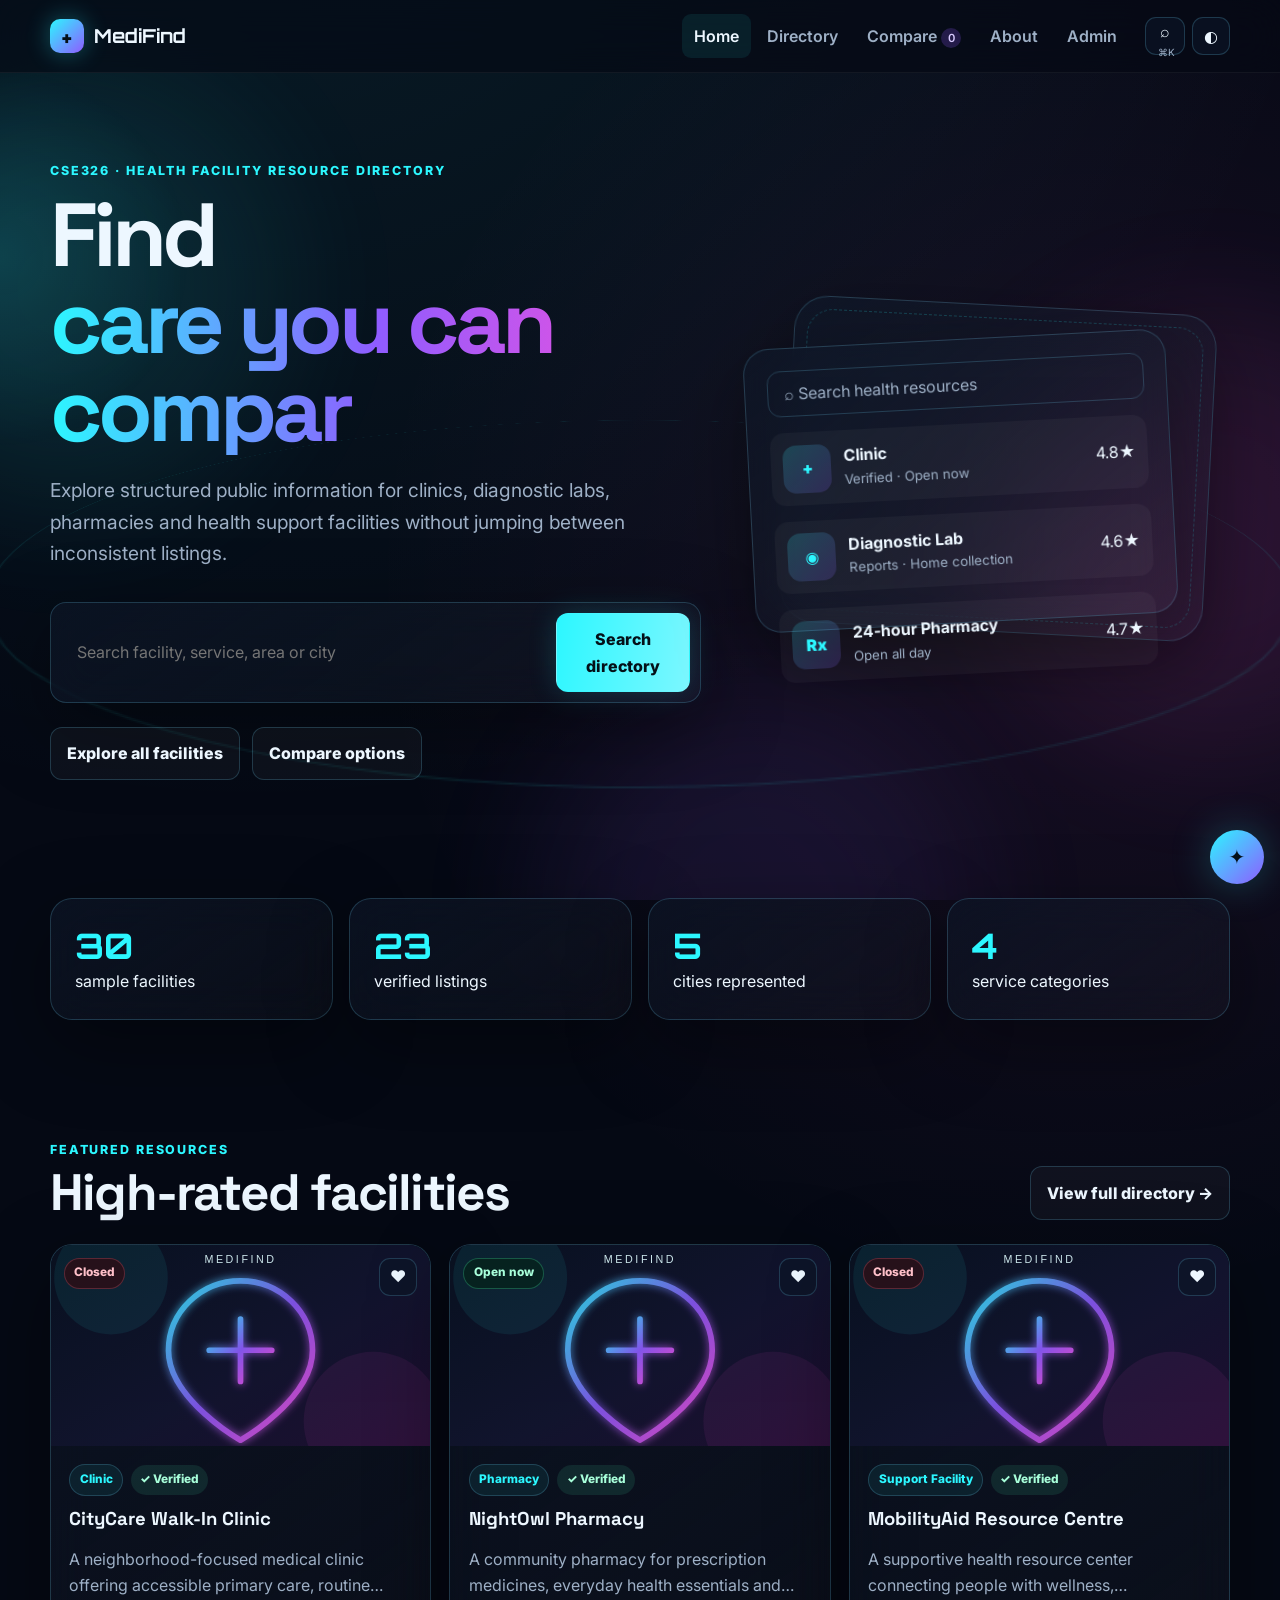
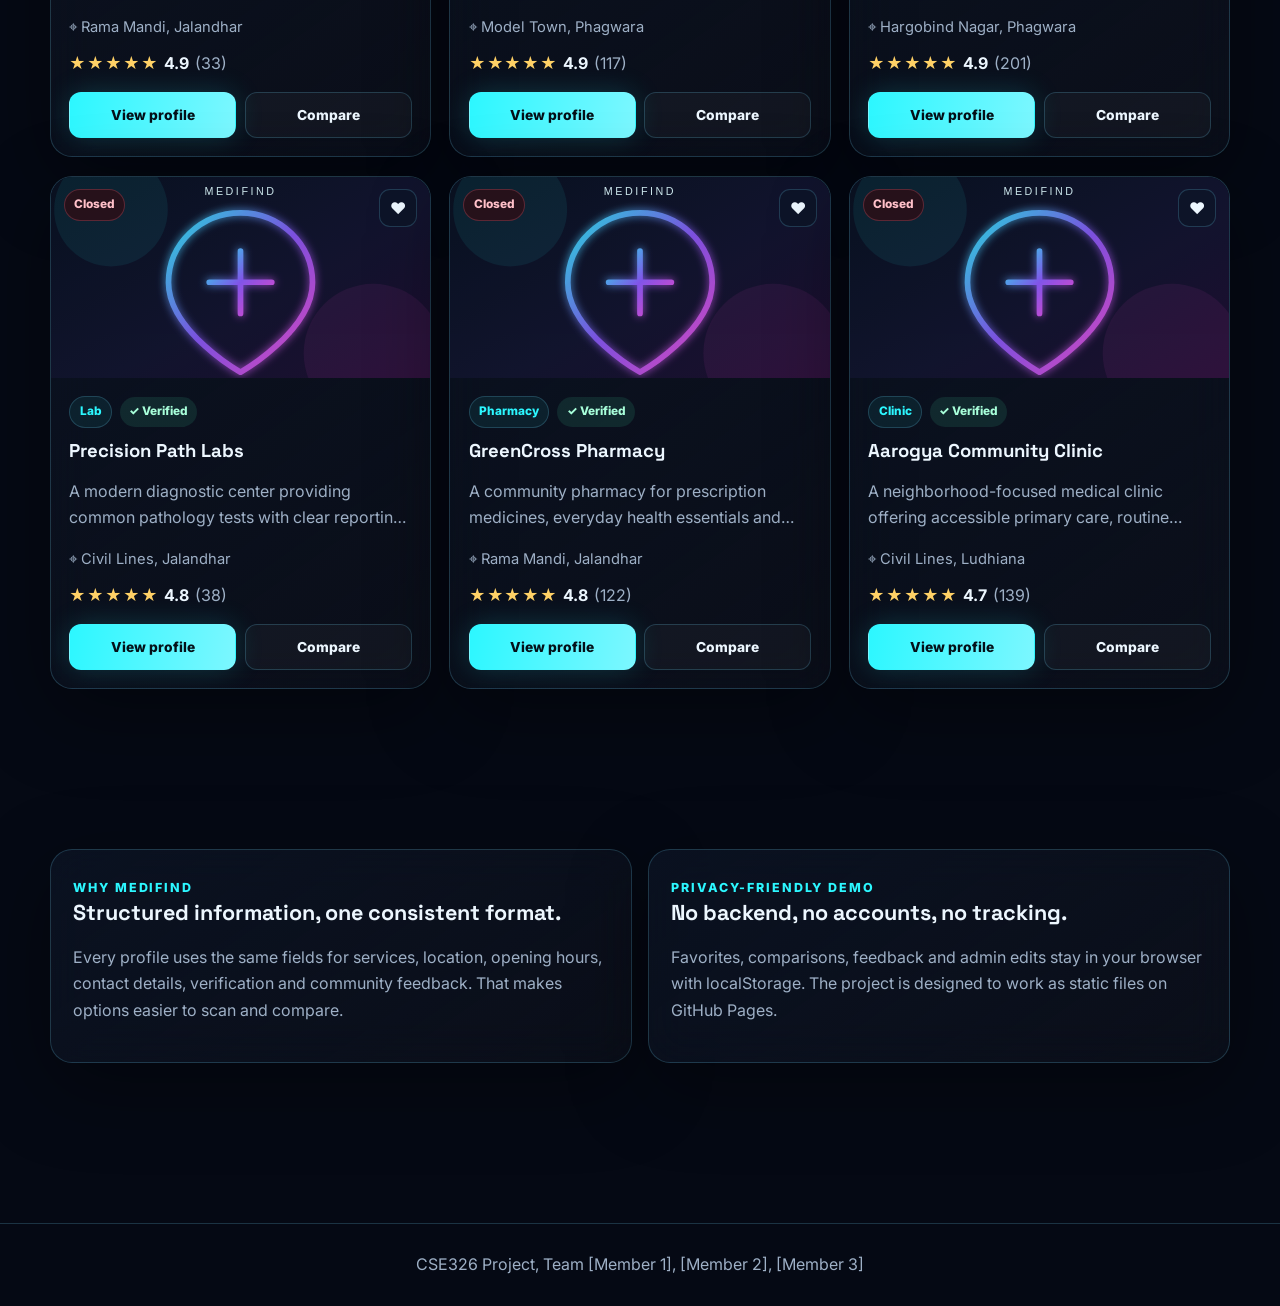
==== index.html @ 6adc8c5f "Add files via upload done" ====
<!DOCTYPE html>
<html lang="en" data-base=".">
<head>

  <meta charset="UTF-8">
  <meta name="viewport" content="width=device-width, initial-scale=1.0">
  <meta name="description" content="MediFind is a CSE326 health facility resource directory for comparing clinics, labs, pharmacies and support facilities.">
  <meta name="theme-color" content="#050914">

  <title>MediFind · Health Facility Resource Directory</title>
  <link rel="stylesheet" href="css/style.css">
</head>
<body>
  <header class="site-header" data-site-header></header>
  <main class="main" id="main">
    <section class="hero">
      <div class="hero-cursor-glow" aria-hidden="true"></div>
      <div class="container hero-grid">
        <div class="hero-copy reveal">
          <span class="kicker">CSE326 · Health Facility Resource Directory</span>
          <h1>Find <span class="gradient-text typing-line" data-typing>care you can compare</span></h1>
          <p>Explore structured public information for clinics, diagnostic labs, pharmacies and health support facilities without jumping between inconsistent listings.</p>
          <form class="hero-search glass" data-hero-search role="search">
            <input type="search" aria-label="Search MediFind" placeholder="Search facility, service, area or city">
            <button class="btn btn-primary ripple" type="submit">Search directory</button>
          </form>
          <div class="hero-actions"><a class="btn btn-ghost ripple" href="pages/directory.html">Explore all facilities</a><a class="btn btn-ghost ripple" href="pages/compare.html">Compare options</a></div>
        </div>
        <div class="hero-visual reveal" aria-hidden="true">
          <div class="orbit-card glass"></div>
          <div class="mini-dashboard glass">
            <div class="mini-search">⌕ Search health resources</div>
            <div class="mini-row"><span class="mini-icon">+</span><span><strong>Clinic</strong><small>Verified · Open now</small></span><span>4.8★</span></div>
            <div class="mini-row"><span class="mini-icon">◉</span><span><strong>Diagnostic Lab</strong><small>Reports · Home collection</small></span><span>4.6★</span></div>
            <div class="mini-row"><span class="mini-icon">Rx</span><span><strong>24-hour Pharmacy</strong><small>Open all day</small></span><span>4.7★</span></div>
          </div>
        </div>
      </div>
    </section>

    <section class="section-tight">
      <div class="container stats-grid reveal">
        <div class="stat-card glass"><strong data-counter="facilities">0</strong><span>sample facilities</span></div>
        <div class="stat-card glass"><strong data-counter="verified">0</strong><span>verified listings</span></div>
        <div class="stat-card glass"><strong data-counter="cities">0</strong><span>cities represented</span></div>
        <div class="stat-card glass"><strong data-counter="categories">0</strong><span>service categories</span></div>
      </div>
    </section>

    <section class="section">
      <div class="container">
        <div class="section-heading reveal"><div><span class="kicker">Featured resources</span><h2>High-rated facilities</h2></div><a class="btn btn-ghost" href="pages/directory.html">View full directory →</a></div>
        <div class="cards-grid" data-featured><div class="skeleton"></div><div class="skeleton"></div><div class="skeleton"></div></div>
      </div>
    </section>

    <section class="section">
      <div class="container about-grid">
        <article class="panel glass reveal"><span class="kicker">Why MediFind</span><h2>Structured information, one consistent format.</h2><p class="muted">Every profile uses the same fields for services, location, opening hours, contact details, verification and community feedback. That makes options easier to scan and compare.</p></article>
        <article class="panel glass reveal"><span class="kicker">Privacy-friendly demo</span><h2>No backend, no accounts, no tracking.</h2><p class="muted">Favorites, comparisons, feedback and admin edits stay in your browser with localStorage. The project is designed to work as static files on GitHub Pages.</p></article>
      </div>
    </section>
  </main>
  <footer class="site-footer" data-site-footer></footer>
  <script type="module" src="js/app.js"></script>
  <script type="module" src="js/home.js"></script>
</body>
</html>
---- css/style.css ----
@import url('https://fonts.googleapis.com/css2?family=Inter:wght@400;500;600;700&family=Orbitron:wght@500;600;700;800&family=Space+Grotesk:wght@500;600;700&display=swap');

:root {
  --bg: #050914;
  --bg-elevated: #0a1120;
  --surface: rgba(13, 22, 39, .68);
  --surface-strong: rgba(15, 27, 47, .9);
  --text: #edf7ff;
  --muted: #9eb0c6;
  --cyan: #2cf7ff;
  --magenta: #ff4fd8;
  --violet: #8f5cff;
  --green: #4dffb8;
  --red: #ff6b81;
  --amber: #ffd166;
  --border: rgba(114, 218, 255, .2);
  --shadow: 0 24px 80px rgba(0, 0, 0, .38);
  --radius: 22px;
  --radius-sm: 14px;
  --container: 1180px;
}

:root[data-theme="light"] {
  --bg: #edf5ff;
  --bg-elevated: #f8fbff;
  --surface: rgba(255, 255, 255, .72);
  --surface-strong: rgba(255, 255, 255, .94);
  --text: #101a2d;
  --muted: #58677c;
  --border: rgba(67, 90, 140, .18);
  --shadow: 0 24px 70px rgba(45, 59, 95, .15);
}

* { box-sizing: border-box; }
html { scroll-behavior: smooth; color-scheme: dark; }
:root[data-theme="light"] { color-scheme: light; }
body {
  margin: 0;
  min-height: 100vh;
  background:
    radial-gradient(circle at 20% -10%, rgba(44,247,255,.09), transparent 33%),
    radial-gradient(circle at 85% 20%, rgba(255,79,216,.08), transparent 28%),
    var(--bg);
  color: var(--text);
  font: 400 16px/1.65 Inter, system-ui, sans-serif;
  opacity: 0;
  transition: opacity .18s ease, background .3s ease, color .3s ease;
  overflow-x: hidden;
}
body.page-ready { opacity: 1; }
a { color: inherit; text-decoration: none; }
button, input, select, textarea { font: inherit; }
button, select { cursor: pointer; }
img { display: block; max-width: 100%; }
input, select, textarea {
  width: 100%; color: var(--text); background: rgba(5,10,22,.55); border: 1px solid var(--border); border-radius: 12px; padding: .9rem 1rem; outline: none;
}
:root[data-theme="light"] input, :root[data-theme="light"] select, :root[data-theme="light"] textarea { background: rgba(245,249,255,.9); }
input:focus, select:focus, textarea:focus, button:focus-visible, a:focus-visible { outline: 2px solid var(--cyan); outline-offset: 3px; }
textarea { resize: vertical; }
fieldset { border: 0; padding: 0; margin: 0; }
legend, label { font-weight: 600; }
kbd { border: 1px solid var(--border); border-bottom-width: 2px; padding: .1rem .35rem; border-radius: 5px; background: var(--surface); }

.container { width: min(calc(100% - 2rem), var(--container)); margin-inline: auto; }
.main { position: relative; z-index: 1; }
.section { padding: 5rem 0; }
.section-tight { padding: 2.2rem 0; }
.muted { color: var(--muted); }
.gradient-text { background: linear-gradient(90deg, var(--cyan), var(--violet), var(--magenta)); -webkit-background-clip: text; background-clip: text; color: transparent; }
.kicker { display: inline-block; color: var(--cyan); text-transform: uppercase; letter-spacing: .15em; font-size: .78rem; font-weight: 800; }
.glass { background: linear-gradient(145deg, var(--surface), rgba(255,255,255,.025)); border: 1px solid var(--border); box-shadow: var(--shadow); backdrop-filter: blur(20px); -webkit-backdrop-filter: blur(20px); }
.panel { padding: 1.4rem; border-radius: var(--radius); }
.clamp-2 { display: -webkit-box; -webkit-line-clamp: 2; -webkit-box-orient: vertical; overflow: hidden; }

.page-orbs { position: fixed; inset: 0; overflow: hidden; pointer-events: none; z-index: 0; }
.page-orbs span { position: absolute; width: 34vw; aspect-ratio: 1; border-radius: 50%; filter: blur(70px); opacity: .09; animation: float-orb 18s ease-in-out infinite alternate; }
.page-orbs span:nth-child(1) { background: var(--cyan); left: -12vw; top: 8vh; }
.page-orbs span:nth-child(2) { background: var(--magenta); right: -12vw; top: 35vh; animation-delay: -5s; }
.page-orbs span:nth-child(3) { background: var(--violet); left: 42vw; bottom: -18vw; animation-delay: -10s; }
@keyframes float-orb { to { transform: translate(7vw, 8vh) scale(1.15); } }

.site-header { position: sticky; top: 0; z-index: 50; background: rgba(5,9,20,.62); border-bottom: 1px solid rgba(255,255,255,.05); backdrop-filter: blur(18px); }
:root[data-theme="light"] .site-header { background: rgba(237,245,255,.78); }
.site-nav { min-height: 72px; display: flex; align-items: center; gap: 1rem; }
.brand { display: inline-flex; align-items: center; gap: .65rem; font: 700 1.2rem Orbitron, sans-serif; margin-right: auto; }
.brand-mark { display: grid; place-items: center; width: 34px; height: 34px; border-radius: 10px; background: linear-gradient(135deg, var(--cyan), var(--violet)); color: #041018; font-size: 1.35rem; box-shadow: 0 0 24px rgba(44,247,255,.32); }
.nav-links { display: flex; align-items: center; gap: .3rem; }
.nav-links a { padding: .55rem .75rem; border-radius: 9px; color: var(--muted); font-weight: 600; }
.nav-links a:hover, .nav-links a[aria-current="page"] { color: var(--text); background: rgba(44,247,255,.08); }
.nav-tools { display: flex; gap: .45rem; }
.nav-toggle { display: none; background: none; border: 0; color: var(--text); font-size: 1.4rem; }
.icon-btn { min-width: 38px; height: 38px; padding: 0 .55rem; border-radius: 11px; border: 1px solid var(--border); color: var(--text); background: var(--surface); display: inline-grid; place-items: center; position: relative; }
.icon-btn:hover { border-color: rgba(44,247,255,.55); box-shadow: 0 0 22px rgba(44,247,255,.12); }
.kbd-hint { font-size: .62rem; margin-left: .22rem; color: var(--muted); }
.count-pill { display: inline-grid; place-items: center; min-width: 20px; height: 20px; padding-inline: .3rem; border-radius: 999px; background: rgba(143,92,255,.22); color: #d9cbff; font-size: .7rem; }
.skip-link { position: fixed; left: 1rem; top: -100px; z-index: 100; background: var(--cyan); color: #051018; padding: .7rem 1rem; border-radius: 9px; }
.skip-link:focus { top: 1rem; }

.hero { min-height: min(790px, calc(100vh - 72px)); display: grid; align-items: center; position: relative; overflow: hidden; }
.hero::before { content: ''; position: absolute; inset: 8% 8% 0; border: 1px solid rgba(44,247,255,.1); border-radius: 50%; filter: blur(.2px); transform: perspective(600px) rotateX(70deg); }
.hero-grid { display: grid; grid-template-columns: 1.15fr .85fr; gap: 3rem; align-items: center; padding: 4rem 0; }
.hero h1 { font: 800 clamp(2.7rem, 7vw, 6.6rem)/.98 Space Grotesk, sans-serif; letter-spacing: -.055em; margin: .6rem 0 1.25rem; max-width: 12ch; }
.hero h1 .typing-line { display: block; min-height: 1.08em; }
.hero p { max-width: 720px; font-size: clamp(1rem, 2vw, 1.2rem); color: var(--muted); }
.hero-actions { display: flex; gap: .75rem; flex-wrap: wrap; margin-top: 1.5rem; }
.hero-search { margin-top: 2rem; display: flex; gap: .7rem; max-width: 720px; padding: .6rem; border-radius: 16px; }
.hero-search input { border: 0; background: transparent; }
.hero-cursor-glow { position: absolute; width: 420px; height: 420px; border-radius: 50%; transform: translate(-50%,-50%); background: radial-gradient(circle, rgba(44,247,255,.13), transparent 64%); pointer-events: none; }
.hero-visual { position: relative; min-height: 430px; }
.orbit-card { position: absolute; inset: 12% 4% 12% 8%; border-radius: 34px; padding: 1.2rem; transform: rotate(3deg); }
.orbit-card::after { content: ''; position: absolute; inset: 12px; border: 1px dashed rgba(44,247,255,.2); border-radius: 26px; }
.mini-dashboard { position: absolute; inset: 20% 12% 14% 0; border-radius: 26px; padding: 1.4rem; z-index: 2; transform: rotate(-3deg); }
.mini-search { height: 46px; border: 1px solid var(--border); border-radius: 13px; display: flex; align-items: center; gap: .5rem; padding: 0 1rem; color: var(--muted); }
.mini-row { display: grid; grid-template-columns: 48px 1fr auto; gap: .8rem; align-items: center; margin-top: 1rem; padding: .75rem; border-radius: 14px; background: rgba(255,255,255,.035); }
.mini-icon { width: 48px; aspect-ratio: 1; border-radius: 13px; display: grid; place-items: center; background: linear-gradient(135deg, rgba(44,247,255,.18), rgba(143,92,255,.18)); color: var(--cyan); font-weight: 900; }
.mini-row strong, .mini-row small { display: block; }
.mini-row small { color: var(--muted); }

.btn { border: 1px solid var(--border); border-radius: 12px; padding: .78rem 1rem; color: var(--text); background: transparent; font-weight: 800; display: inline-flex; align-items: center; justify-content: center; gap: .4rem; position: relative; overflow: hidden; }
.btn:hover { transform: translateY(-1px); }
.btn-primary { color: #041018; border-color: transparent; background: linear-gradient(100deg, var(--cyan), #7cf7ff); box-shadow: 0 0 28px rgba(44,247,255,.17); }
.btn-ghost { background: rgba(255,255,255,.035); }
.btn-ghost.active { border-color: var(--violet); color: #d9cbff; }
.ripple-wave { position: absolute; width: 12px; height: 12px; background: rgba(255,255,255,.55); border-radius: 50%; transform: translate(-50%,-50%) scale(0); animation: ripple .65s ease-out; pointer-events: none; }
@keyframes ripple { to { transform: translate(-50%,-50%) scale(16); opacity: 0; } }
.text-btn { color: var(--cyan); border: 0; background: none; padding: .2rem; font-weight: 700; }
.text-btn.danger { color: var(--red); }

.stats-grid { display: grid; grid-template-columns: repeat(4,1fr); gap: 1rem; }
.stat-card { border-radius: var(--radius); padding: 1.5rem; }
.stat-card strong { display: block; font: 700 2.2rem Orbitron, sans-serif; color: var(--cyan); }
.section-heading { display: flex; align-items: end; justify-content: space-between; gap: 1rem; margin-bottom: 1.5rem; }
.section-heading h1, .section-heading h2 { font: 700 clamp(2rem,4vw,3.4rem)/1.05 Space Grotesk, sans-serif; margin: .3rem 0 0; letter-spacing: -.035em; }

.cards-grid { display: grid; grid-template-columns: repeat(3, minmax(0, 1fr)); gap: 1.15rem; }
.facility-card { border-radius: var(--radius); overflow: hidden; position: relative; transition: transform .2s ease, border-color .2s ease; transform-style: preserve-3d; }
.facility-card::after { content: ''; position: absolute; inset: 0; background: radial-gradient(circle at var(--mx,50%) var(--my,50%), rgba(44,247,255,.12), transparent 32%); pointer-events: none; opacity: 0; transition: opacity .2s; }
.facility-card:hover::after { opacity: 1; }
.facility-card:hover { border-color: rgba(44,247,255,.35); }
.facility-media { aspect-ratio: 16/8.5; position: relative; overflow: hidden; background: var(--bg-elevated); }
.facility-media img { width: 100%; height: 100%; object-fit: cover; opacity: .9; transition: transform .35s ease; }
.facility-card:hover .facility-media img { transform: scale(1.03); }
.facility-media .status-badge { position: absolute; left: .8rem; top: .8rem; }
.facility-media .favorite-btn { position: absolute; right: .8rem; top: .8rem; }
.favorite-btn.active { color: var(--magenta); border-color: rgba(255,79,216,.5); }
.facility-body { padding: 1.15rem; }
.facility-body h3 { font: 700 1.16rem Space Grotesk, sans-serif; margin: .7rem 0 .35rem; }
.eyebrow-row { display: flex; gap: .5rem; flex-wrap: wrap; align-items: center; }
.category-chip, .verified-badge, .status-badge { display: inline-flex; align-items: center; border-radius: 999px; padding: .3rem .58rem; font-size: .74rem; font-weight: 800; border: 1px solid var(--border); white-space: nowrap; }
.category-chip { color: var(--cyan); background: rgba(44,247,255,.07); }
.verified-badge { border: 0; }
.verified-badge.verified { color: #a8ffda; background: rgba(77,255,184,.1); }
.verified-badge.unverified { color: #d5dce6; background: rgba(158,176,198,.1); }
.status-badge.open { color: #a8ffda; background: rgba(6,35,29,.82); border-color: rgba(77,255,184,.25); }
.status-badge.closed { color: #ffc0c9; background: rgba(45,14,23,.82); border-color: rgba(255,107,129,.25); }
.location-line { color: var(--muted); margin: .7rem 0; font-size: .92rem; }
.rating-line { display: flex; align-items: center; gap: .35rem; flex-wrap: wrap; }
.rating-line.large { font-size: 1.05rem; }
.stars { color: var(--amber); letter-spacing: .05em; }
.card-actions { display: flex; gap: .55rem; margin-top: 1rem; }
.card-actions .btn { flex: 1; padding: .65rem .75rem; font-size: .86rem; }

.page-hero { padding: 4.8rem 0 2.2rem; }
.page-hero h1 { margin: .35rem 0 .8rem; font: 800 clamp(2.5rem,6vw,5.5rem)/1 Space Grotesk, sans-serif; letter-spacing: -.05em; }
.page-hero p { max-width: 720px; color: var(--muted); }
.filters-panel { border-radius: var(--radius); padding: 1rem; display: grid; grid-template-columns: 2fr repeat(2,1fr) 1fr; gap: .8rem; align-items: end; position: sticky; top: 84px; z-index: 20; }
.filter-field label, .search-wrap label { display: block; font-size: .76rem; color: var(--muted); margin-bottom: .35rem; }
.search-wrap { position: relative; }
.search-suggestions { position: absolute; left: 0; right: 0; top: calc(100% + .4rem); z-index: 30; padding: .4rem; background: var(--surface-strong); border: 1px solid var(--border); border-radius: 14px; box-shadow: var(--shadow); }
.search-suggestions button { width: 100%; display: flex; justify-content: space-between; gap: 1rem; color: var(--text); background: transparent; border: 0; border-radius: 10px; padding: .75rem; text-align: left; }
.search-suggestions button:hover { background: rgba(44,247,255,.07); }
.search-suggestions span { color: var(--muted); font-size: .78rem; }
.filter-toggles { display: flex; gap: .55rem; flex-wrap: wrap; grid-column: 1/-1; align-items: center; }
.toggle-chip { display: inline-flex; align-items: center; gap: .45rem; padding: .55rem .75rem; border: 1px solid var(--border); border-radius: 999px; background: rgba(255,255,255,.025); }
.toggle-chip input { width: auto; accent-color: var(--cyan); }
.range-wrap { display: inline-flex; gap: .6rem; align-items: center; flex: 1; min-width: 220px; }
.range-wrap input { padding: 0; accent-color: var(--violet); }
.result-bar { display: flex; justify-content: space-between; align-items: center; gap: 1rem; margin: 1.2rem 0; }

.skeleton { border-radius: var(--radius); height: 360px; background: linear-gradient(90deg, var(--surface) 20%, rgba(255,255,255,.09) 40%, var(--surface) 60%); background-size: 300% 100%; animation: skeleton 1.2s infinite linear; border: 1px solid var(--border); }
@keyframes skeleton { to { background-position: -300% 0; } }
.empty-card { border-radius: var(--radius); padding: 2rem; text-align: center; grid-column: 1/-1; }

.detail-hero { border-radius: 30px; overflow: hidden; display: grid; grid-template-columns: 1fr 1.2fr; min-height: 390px; }
.detail-image { position: relative; min-height: 330px; }
.detail-image img { width: 100%; height: 100%; object-fit: cover; }
.detail-image .status-badge { position: absolute; top: 1rem; left: 1rem; }
.detail-copy { padding: clamp(1.5rem,4vw,3.2rem); align-self: center; }
.detail-copy h1 { font: 800 clamp(2rem,5vw,4.4rem)/1 Space Grotesk, sans-serif; margin: .7rem 0 1rem; }
.detail-actions { display: flex; gap: .6rem; flex-wrap: wrap; margin-top: 1.3rem; }
.detail-grid { display: grid; grid-template-columns: repeat(2,1fr); gap: 1rem; margin-top: 1rem; }
.panel h2 { margin-top: 0; font: 700 1.35rem Space Grotesk, sans-serif; }
.service-tags { display: flex; gap: .6rem; flex-wrap: wrap; }
.service-tags span { padding: .55rem .75rem; border-radius: 10px; background: rgba(143,92,255,.1); border: 1px solid rgba(143,92,255,.2); }
.info-list { margin: 0; }
.info-list div { display: grid; grid-template-columns: 100px 1fr; padding: .6rem 0; border-bottom: 1px solid var(--border); }
.info-list div:last-child { border-bottom: 0; }
.info-list dt { color: var(--muted); }
.info-list dd { margin: 0; word-break: break-word; }
.info-list a { color: var(--cyan); }
.hours-list div { display: flex; justify-content: space-between; gap: 1rem; padding: .47rem 0; border-bottom: 1px solid var(--border); }
.hours-list div:last-child { border: 0; }
.rating-breakdown > div { display: grid; grid-template-columns: 28px 1fr 38px; gap: .65rem; align-items: center; margin: .55rem 0; }
.bar { height: 9px; border-radius: 99px; overflow: hidden; background: rgba(255,255,255,.08); }
.bar span { display: block; height: 100%; border-radius: inherit; background: linear-gradient(90deg, var(--violet), var(--magenta)); }
.feedback-section { margin-top: 4rem; }
.feedback-grid { display: grid; grid-template-columns: .8fr 1.2fr; gap: 1rem; align-items: start; }
.feedback-form { display: grid; gap: 1rem; }
.feedback-form label { display: grid; gap: .35rem; }
.star-input { display: inline-flex; flex-direction: row-reverse; justify-content: flex-end; }
.star-input input { position: absolute; opacity: 0; pointer-events: none; }
.star-input label { font-size: 1.8rem; color: #58677c; cursor: pointer; padding-right: .15rem; }
.star-input input:checked ~ label, .star-input label:hover, .star-input label:hover ~ label { color: var(--amber); }
.feedback-list { display: grid; gap: .8rem; }
.feedback-card { padding: 1rem 1.15rem; border-radius: 16px; }
.feedback-card > div { display: flex; justify-content: space-between; gap: 1rem; }

.compare-controls { display: flex; gap: .7rem; align-items: center; flex-wrap: wrap; margin-bottom: 1rem; }
.compare-controls select { max-width: 420px; }
.compare-table-wrap { overflow-x: auto; border-radius: var(--radius); }
.compare-table { width: 100%; border-collapse: collapse; min-width: 720px; }
.compare-table th, .compare-table td { padding: 1rem; border-bottom: 1px solid var(--border); text-align: left; vertical-align: top; }
.compare-table thead th { min-width: 220px; }
.compare-table thead th:first-child { min-width: 120px; }
.compare-table h2 { font-size: 1rem; margin: .6rem 0 .25rem; }
.mini-list { margin: 0; padding-left: 1.1rem; }

.admin-warning { border-radius: 16px; padding: 1rem 1.2rem; border: 1px solid rgba(255,209,102,.25); background: rgba(255,209,102,.06); color: var(--text); }
.login-card { max-width: 520px; margin: 2rem auto 5rem; border-radius: var(--radius); padding: 1.5rem; }
.login-card form { display: grid; gap: 1rem; }
.credentials { padding: .9rem; border-radius: 12px; background: rgba(44,247,255,.06); border: 1px solid var(--border); }
.admin-toolbar { display: flex; justify-content: space-between; gap: 1rem; align-items: center; flex-wrap: wrap; margin: 1rem 0; }
.admin-stats { display: grid; grid-template-columns: repeat(3,1fr); gap: .8rem; }
.admin-stats .stat-card { padding: 1rem; }
.table-wrap { overflow-x: auto; border-radius: var(--radius); }
.admin-table { width: 100%; border-collapse: collapse; min-width: 850px; }
.admin-table th, .admin-table td { text-align: left; padding: .8rem; border-bottom: 1px solid var(--border); }
.admin-table td small { display: block; color: var(--muted); }
.admin-actions { white-space: nowrap; }
.admin-feedback { border-bottom: 1px solid var(--border); padding: .8rem 0; }
.admin-feedback > div { display: flex; justify-content: space-between; gap: 1rem; }
.admin-feedback small { color: var(--muted); }
.editor-dialog { width: min(880px, calc(100% - 2rem)); border: 1px solid var(--border); border-radius: 22px; color: var(--text); background: var(--bg-elevated); padding: 0; }
.editor-dialog::backdrop, .command-palette::backdrop { background: rgba(0,0,0,.66); backdrop-filter: blur(5px); }
.editor-dialog form { padding: 1.2rem; }
.form-grid { display: grid; grid-template-columns: repeat(2,1fr); gap: .8rem; }
.form-grid .full { grid-column: 1/-1; }
.dialog-head, .dialog-actions { display: flex; justify-content: space-between; gap: .7rem; align-items: center; }
.dialog-actions { margin-top: 1rem; justify-content: flex-end; }

.command-palette { position: fixed; inset: 12vh auto auto 50%; transform: translateX(-50%); width: min(680px, calc(100% - 2rem)); max-height: 70vh; padding: 0; border-radius: 20px; color: var(--text); background: var(--surface-strong); overflow: hidden; }
.command-head { display: grid; grid-template-columns: auto 1fr auto; align-items: center; gap: .6rem; padding: .8rem; border-bottom: 1px solid var(--border); }
.command-head input { border: 0; background: transparent; }
.command-results { max-height: 48vh; overflow-y: auto; padding: .5rem; }
.command-item { width: 100%; border: 0; color: var(--text); background: transparent; display: flex; justify-content: space-between; gap: 1rem; padding: .8rem; border-radius: 12px; text-align: left; }
.command-item.active, .command-item:hover { background: rgba(44,247,255,.08); }
.command-item small { display: block; color: var(--muted); margin-top: .1rem; }
.command-foot { display: flex; justify-content: flex-end; gap: 1rem; padding: .6rem .8rem; border-top: 1px solid var(--border); color: var(--muted); font-size: .72rem; }

.chat-widget { position: fixed; right: 1rem; bottom: 1rem; z-index: 60; }
.chat-launcher { width: 54px; height: 54px; border-radius: 50%; border: 0; background: linear-gradient(135deg, var(--cyan), var(--violet)); color: #041018; font-size: 1.25rem; box-shadow: 0 0 40px rgba(44,247,255,.25); float: right; }
.chat-panel { position: absolute; right: 0; bottom: 66px; width: min(360px, calc(100vw - 2rem)); height: 480px; border-radius: 20px; display: none; grid-template-rows: auto 1fr auto; overflow: hidden; background: var(--surface-strong); }
.chat-panel.open { display: grid; animation: pop .18s ease-out; }
@keyframes pop { from { transform: translateY(8px) scale(.98); opacity: 0; } }
.chat-header { display: flex; justify-content: space-between; gap: 1rem; align-items: center; padding: .9rem; border-bottom: 1px solid var(--border); }
.chat-header small { display: block; color: var(--muted); }
.chat-messages { padding: .8rem; overflow-y: auto; display: flex; flex-direction: column; gap: .6rem; }
.chat-msg { max-width: 88%; padding: .7rem .8rem; border-radius: 14px; background: rgba(255,255,255,.06); }
.chat-msg.user { align-self: flex-end; background: rgba(143,92,255,.18); }
.chat-msg a { color: var(--cyan); text-decoration: underline; }
.chat-form { display: grid; grid-template-columns: 1fr auto; gap: .5rem; padding: .7rem; border-top: 1px solid var(--border); }
.chat-form .btn { padding-inline: .8rem; }

.toast-region { position: fixed; top: 86px; right: 1rem; z-index: 100; display: grid; gap: .5rem; }
.toast { min-width: 240px; max-width: 340px; padding: .8rem 1rem; border-radius: 12px; background: var(--surface-strong); border: 1px solid var(--border); box-shadow: var(--shadow); transform: translateX(15px); opacity: 0; transition: .2s; }
.toast.show { transform: none; opacity: 1; }
.toast.warning { border-color: rgba(255,209,102,.35); }
.toast.error { border-color: rgba(255,107,129,.4); }

.about-grid { display: grid; grid-template-columns: 1fr 1fr; gap: 1rem; }
.team-grid { display: grid; grid-template-columns: repeat(3,1fr); gap: 1rem; }
.team-card { border-radius: var(--radius); padding: 1.4rem; text-align: center; }
.avatar-placeholder { width: 86px; aspect-ratio: 1; margin: 0 auto 1rem; border-radius: 50%; display: grid; place-items: center; background: linear-gradient(135deg, rgba(44,247,255,.15), rgba(255,79,216,.15)); border: 1px solid var(--border); font: 700 1.3rem Orbitron, sans-serif; }

.site-footer { position: relative; z-index: 1; border-top: 1px solid var(--border); margin-top: 5rem; color: var(--muted); }
.footer-inner { min-height: 82px; display: flex; align-items: center; justify-content: center; text-align: center; }
.reveal { opacity: 0; transform: translateY(18px); transition: opacity .55s ease, transform .55s ease; }
.reveal.revealed { opacity: 1; transform: translateY(0); }

@media (max-width: 980px) {
  .hero-grid, .detail-hero { grid-template-columns: 1fr; }
  .hero-visual { min-height: 350px; }
  .cards-grid { grid-template-columns: repeat(2,1fr); }
  .stats-grid { grid-template-columns: repeat(2,1fr); }
  .filters-panel { grid-template-columns: repeat(2,1fr); position: static; }
  .search-wrap { grid-column: 1/-1; }
  .feedback-grid { grid-template-columns: 1fr; }
}

@media (max-width: 760px) {
  .nav-toggle { display: block; order: 2; }
  .nav-tools { order: 3; }
  .nav-links { position: absolute; left: 1rem; right: 1rem; top: 76px; display: none; flex-direction: column; align-items: stretch; padding: .7rem; background: var(--surface-strong); border: 1px solid var(--border); border-radius: 16px; box-shadow: var(--shadow); }
  .nav-links.open { display: flex; }
  .brand { margin-right: auto; }
  .kbd-hint { display: none; }
  .hero-grid { padding-top: 2.5rem; }
  .hero-visual { display: none; }
  .hero h1 { max-width: none; }
  .hero-search { flex-direction: column; }
  .section { padding: 3.5rem 0; }
  .cards-grid, .detail-grid, .about-grid, .team-grid { grid-template-columns: 1fr; }
  .filters-panel { grid-template-columns: 1fr; }
  .search-wrap, .filter-toggles { grid-column: auto; }
  .range-wrap { width: 100%; }
  .section-heading { align-items: start; flex-direction: column; }
  .form-grid { grid-template-columns: 1fr; }
  .form-grid .full { grid-column: auto; }
  .command-foot { display: none; }
  .info-list div { grid-template-columns: 86px 1fr; }
}

@media (max-width: 520px) {
  .container { width: min(calc(100% - 1.2rem), var(--container)); }
  .site-nav { gap: .4rem; }
  .nav-tools { gap: .25rem; }
  .theme-toggle { display: none; }
  .hero { min-height: auto; }
  .hero h1 { font-size: clamp(2.6rem, 16vw, 4.5rem); }
  .stats-grid { grid-template-columns: 1fr 1fr; gap: .6rem; }
  .stat-card { padding: 1rem; }
  .stat-card strong { font-size: 1.7rem; }
  .card-actions { flex-direction: column; }
  .detail-copy { padding: 1.2rem; }
  .detail-actions { flex-direction: column; }
  .detail-actions .btn { width: 100%; }
  .toast-region { left: .6rem; right: .6rem; }
  .toast { max-width: none; min-width: 0; }
}

@media (prefers-reduced-motion: reduce) {
  *, *::before, *::after { animation-duration: .01ms !important; animation-iteration-count: 1 !important; scroll-behavior: auto !important; transition-duration: .01ms !important; }
  .reveal { opacity: 1; transform: none; }
}
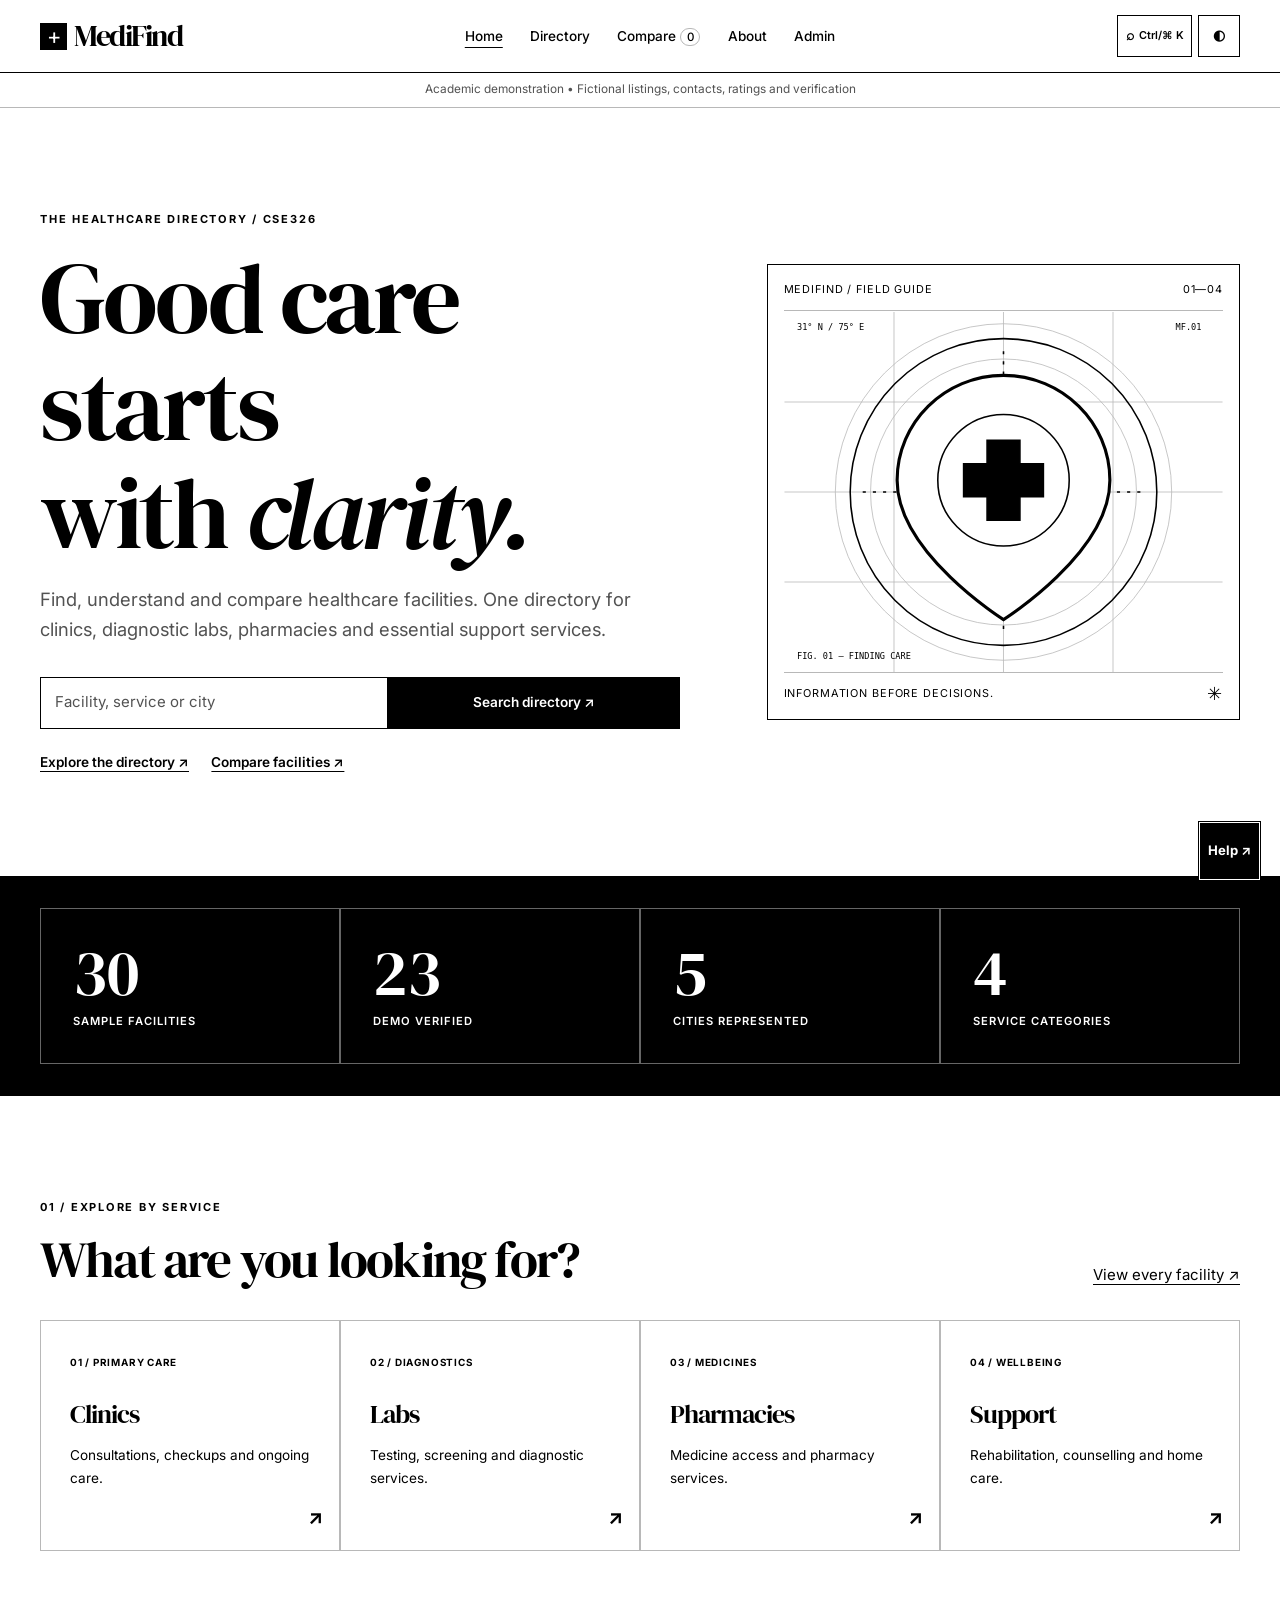
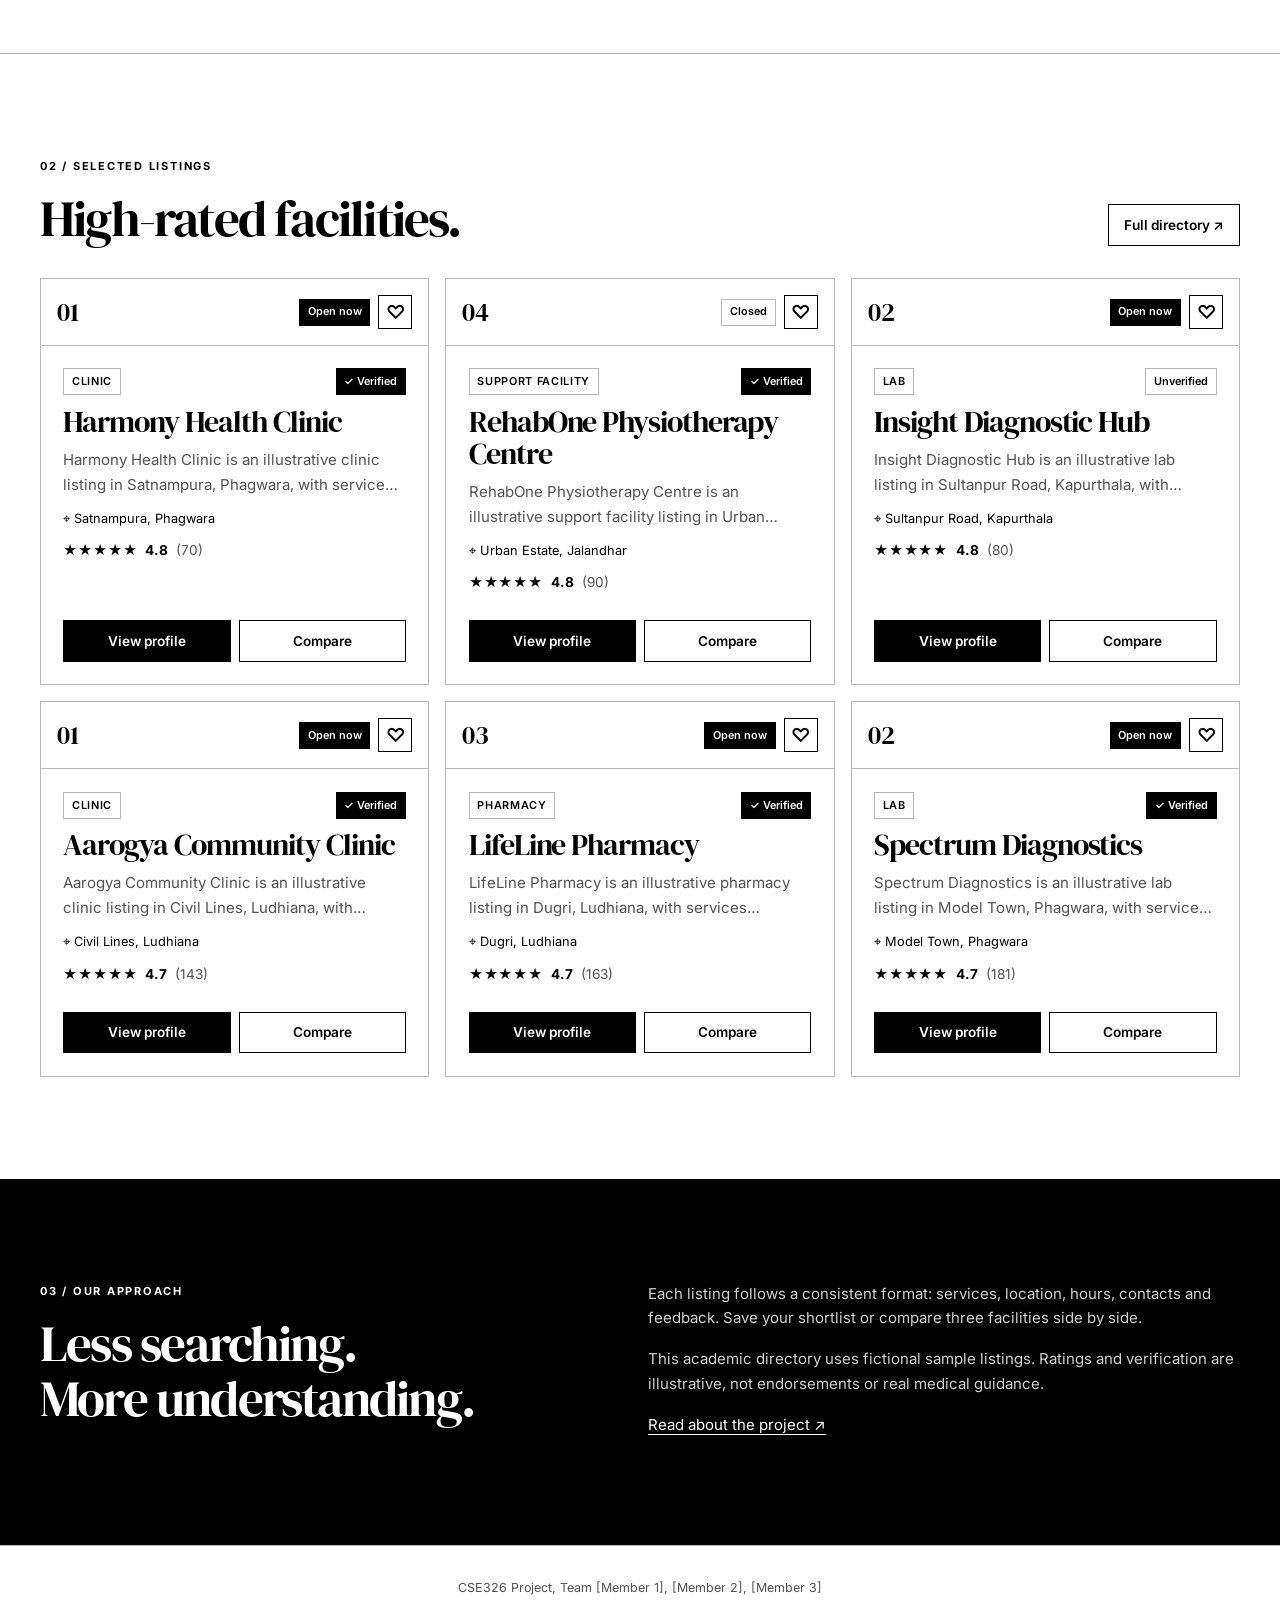
==== commit 9f2b0122: "Update MediFind to black-and-white editorial edition" ====
--- a/index.html
+++ b/index.html
@@ -1,65 +1,60 @@
 <!DOCTYPE html>
 <html lang="en" data-base=".">
 <head>
-
   <meta charset="UTF-8">
   <meta name="viewport" content="width=device-width, initial-scale=1.0">
-  <meta name="description" content="MediFind is a CSE326 health facility resource directory for comparing clinics, labs, pharmacies and support facilities.">
-  <meta name="theme-color" content="#050914">
-
-  <title>MediFind · Health Facility Resource Directory</title>
+  <meta name="description" content="Explore and compare healthcare resources with MediFind, a CSE326 demonstration directory.">
+  <meta name="theme-color" content="#ffffff">
+  <title>MediFind — A clearer way to find care</title>
   <link rel="stylesheet" href="css/style.css">
 </head>
 <body>
   <header class="site-header" data-site-header></header>
-  <main class="main" id="main">
+  <main id="main" class="main">
     <section class="hero">
-      <div class="hero-cursor-glow" aria-hidden="true"></div>
       <div class="container hero-grid">
         <div class="hero-copy reveal">
-          <span class="kicker">CSE326 · Health Facility Resource Directory</span>
-          <h1>Find <span class="gradient-text typing-line" data-typing>care you can compare</span></h1>
-          <p>Explore structured public information for clinics, diagnostic labs, pharmacies and health support facilities without jumping between inconsistent listings.</p>
-          <form class="hero-search glass" data-hero-search role="search">
-            <input type="search" aria-label="Search MediFind" placeholder="Search facility, service, area or city">
-            <button class="btn btn-primary ripple" type="submit">Search directory</button>
+          <span class="kicker">The healthcare directory / CSE326</span>
+          <h1>Good care starts<br>with <em>clarity.</em></h1>
+          <p>Find, understand and compare healthcare facilities. One directory for clinics, diagnostic labs, pharmacies and essential support services.</p>
+          <form class="hero-search" data-hero-search role="search">
+            <input type="search" aria-label="Search MediFind" placeholder="Facility, service or city">
+            <button class="btn btn-primary" type="submit">Search directory ↗</button>
           </form>
-          <div class="hero-actions"><a class="btn btn-ghost ripple" href="pages/directory.html">Explore all facilities</a><a class="btn btn-ghost ripple" href="pages/compare.html">Compare options</a></div>
+          <div class="hero-actions"><a href="pages/directory.html">Explore the directory ↗</a><a href="pages/compare.html">Compare facilities ↗</a></div>
         </div>
-        <div class="hero-visual reveal" aria-hidden="true">
-          <div class="orbit-card glass"></div>
-          <div class="mini-dashboard glass">
-            <div class="mini-search">⌕ Search health resources</div>
-            <div class="mini-row"><span class="mini-icon">+</span><span><strong>Clinic</strong><small>Verified · Open now</small></span><span>4.8★</span></div>
-            <div class="mini-row"><span class="mini-icon">◉</span><span><strong>Diagnostic Lab</strong><small>Reports · Home collection</small></span><span>4.6★</span></div>
-            <div class="mini-row"><span class="mini-icon">Rx</span><span><strong>24-hour Pharmacy</strong><small>Open all day</small></span><span>4.7★</span></div>
-          </div>
-        </div>
+        <aside class="hero-visual reveal" aria-label="MediFind directory categories">
+          <div class="visual-top"><span>MEDIFIND / FIELD GUIDE</span><span>01—04</span></div>
+          <img src="assets/guide.svg" alt="Abstract black and white line illustration of a medical cross within a location marker and concentric circles">
+          <div class="visual-bottom"><span>Information before decisions.</span><span>✳</span></div>
+        </aside>
       </div>
     </section>
-
-    <section class="section-tight">
+    <section class="inverse-section section-tight" aria-label="Directory statistics">
       <div class="container stats-grid reveal">
-        <div class="stat-card glass"><strong data-counter="facilities">0</strong><span>sample facilities</span></div>
-        <div class="stat-card glass"><strong data-counter="verified">0</strong><span>verified listings</span></div>
-        <div class="stat-card glass"><strong data-counter="cities">0</strong><span>cities represented</span></div>
-        <div class="stat-card glass"><strong data-counter="categories">0</strong><span>service categories</span></div>
+        <div class="stat-card"><strong data-counter="facilities">30</strong><span>Sample facilities</span></div>
+        <div class="stat-card"><strong data-counter="verified">—</strong><span>Demo verified</span></div>
+        <div class="stat-card"><strong data-counter="cities">—</strong><span>Cities represented</span></div>
+        <div class="stat-card"><strong data-counter="categories">4</strong><span>Service categories</span></div>
       </div>
     </section>
-
-    <section class="section">
-      <div class="container">
-        <div class="section-heading reveal"><div><span class="kicker">Featured resources</span><h2>High-rated facilities</h2></div><a class="btn btn-ghost" href="pages/directory.html">View full directory →</a></div>
-        <div class="cards-grid" data-featured><div class="skeleton"></div><div class="skeleton"></div><div class="skeleton"></div></div>
+    <section class="section"><div class="container">
+      <div class="section-heading reveal"><div><span class="kicker">01 / Explore by service</span><h2>What are you looking for?</h2></div><a href="pages/directory.html">View every facility ↗</a></div>
+      <div class="category-grid">
+        <a class="category-tile reveal" href="pages/directory.html?category=Clinic"><span>01 / PRIMARY CARE</span><h3>Clinics</h3><p>Consultations, checkups and ongoing care.</p><b aria-hidden="true">↗</b></a>
+        <a class="category-tile reveal" href="pages/directory.html?category=Lab"><span>02 / DIAGNOSTICS</span><h3>Labs</h3><p>Testing, screening and diagnostic services.</p><b aria-hidden="true">↗</b></a>
+        <a class="category-tile reveal" href="pages/directory.html?category=Pharmacy"><span>03 / MEDICINES</span><h3>Pharmacies</h3><p>Medicine access and pharmacy services.</p><b aria-hidden="true">↗</b></a>
+        <a class="category-tile reveal" href="pages/directory.html?category=Support%20Facility"><span>04 / WELLBEING</span><h3>Support</h3><p>Rehabilitation, counselling and home care.</p><b aria-hidden="true">↗</b></a>
       </div>
-    </section>
-
-    <section class="section">
-      <div class="container about-grid">
-        <article class="panel glass reveal"><span class="kicker">Why MediFind</span><h2>Structured information, one consistent format.</h2><p class="muted">Every profile uses the same fields for services, location, opening hours, contact details, verification and community feedback. That makes options easier to scan and compare.</p></article>
-        <article class="panel glass reveal"><span class="kicker">Privacy-friendly demo</span><h2>No backend, no accounts, no tracking.</h2><p class="muted">Favorites, comparisons, feedback and admin edits stay in your browser with localStorage. The project is designed to work as static files on GitHub Pages.</p></article>
-      </div>
-    </section>
+    </div></section>
+    <section class="section feature-section"><div class="container">
+      <div class="section-heading reveal"><div><span class="kicker">02 / Selected listings</span><h2>High-rated facilities.</h2></div><a class="btn btn-ghost" href="pages/directory.html">Full directory ↗</a></div>
+      <div class="cards-grid" data-featured><div class="skeleton"></div><div class="skeleton"></div><div class="skeleton"></div></div>
+    </div></section>
+    <section class="section inverse-section"><div class="container about-grid reveal">
+      <div><span class="kicker">03 / Our approach</span><h2>Less searching.<br>More understanding.</h2></div>
+      <div><p>Each listing follows a consistent format: services, location, hours, contacts and feedback. Save your shortlist or compare three facilities side by side.</p><p>This academic directory uses fictional sample listings. Ratings and verification are illustrative, not endorsements or real medical guidance.</p><a href="pages/about.html">Read about the project ↗</a></div>
+    </div></section>
   </main>
   <footer class="site-footer" data-site-footer></footer>
   <script type="module" src="js/app.js"></script>
--- a/css/style.css
+++ b/css/style.css
@@ -1,345 +1,1260 @@
-@import url('https://fonts.googleapis.com/css2?family=Inter:wght@400;500;600;700&family=Orbitron:wght@500;600;700;800&family=Space+Grotesk:wght@500;600;700&display=swap');
-
+/* Editorial monochrome theme, responsive layouts and shared interface components. */
+@import url("https://fonts.googleapis.com/css2?family=DM+Serif+Display:ital@0;1&family=Inter:wght@400;500;600;700;800&display=swap");
 :root {
-  --bg: #050914;
-  --bg-elevated: #0a1120;
-  --surface: rgba(13, 22, 39, .68);
-  --surface-strong: rgba(15, 27, 47, .9);
-  --text: #edf7ff;
-  --muted: #9eb0c6;
-  --cyan: #2cf7ff;
-  --magenta: #ff4fd8;
-  --violet: #8f5cff;
-  --green: #4dffb8;
-  --red: #ff6b81;
-  --amber: #ffd166;
-  --border: rgba(114, 218, 255, .2);
-  --shadow: 0 24px 80px rgba(0, 0, 0, .38);
-  --radius: 22px;
-  --radius-sm: 14px;
-  --container: 1180px;
-}
-
-:root[data-theme="light"] {
-  --bg: #edf5ff;
-  --bg-elevated: #f8fbff;
-  --surface: rgba(255, 255, 255, .72);
-  --surface-strong: rgba(255, 255, 255, .94);
-  --text: #101a2d;
-  --muted: #58677c;
-  --border: rgba(67, 90, 140, .18);
-  --shadow: 0 24px 70px rgba(45, 59, 95, .15);
-}
-
-* { box-sizing: border-box; }
-html { scroll-behavior: smooth; color-scheme: dark; }
-:root[data-theme="light"] { color-scheme: light; }
+  color-scheme: light;
+  --bg: #ffffff;
+  --fg: #000000;
+  --muted: #525252;
+  --line: #b8b8b8;
+  --soft: #f2f2f2;
+  --inverse: #000000;
+  --inverse-text: #ffffff;
+  --inverse-muted: #d1d1d1;
+  --inverse-line: #666666;
+  --overlay: #000000a6;
+  --serif: "DM Serif Display", Georgia, serif;
+  --sans: Inter, Arial, sans-serif;
+  --width: 1240px;
+}
+:root[data-theme="dark"] {
+  color-scheme: dark;
+  --bg: #000000;
+  --fg: #ffffff;
+  --muted: #c4c4c4;
+  --line: #666666;
+  --soft: #191919;
+  --inverse: #ffffff;
+  --inverse-text: #000000;
+  --inverse-muted: #444444;
+  --inverse-line: #a0a0a0;
+  --overlay: #000000a6;
+}
+*,*::before,*::after {
+  box-sizing: border-box;
+}
+[hidden] {
+  display: none !important;
+}
+html {
+  scroll-behavior: smooth;
+  scroll-padding-top: 95px;
+}
 body {
   margin: 0;
+  background: var(--bg);
+  color: var(--fg);
+  font: 400 15px/1.65 var(--sans);
   min-height: 100vh;
-  background:
-    radial-gradient(circle at 20% -10%, rgba(44,247,255,.09), transparent 33%),
-    radial-gradient(circle at 85% 20%, rgba(255,79,216,.08), transparent 28%),
-    var(--bg);
-  color: var(--text);
-  font: 400 16px/1.65 Inter, system-ui, sans-serif;
+  display: flex;
+  flex-direction: column;
+  animation: page-in .28s ease both;
+}
+@keyframes page-in {
+  from {
+    opacity: .35;
+  }
+  to {
+    opacity: 1;
+  }
+}
+body.page-leaving {
   opacity: 0;
-  transition: opacity .18s ease, background .3s ease, color .3s ease;
-  overflow-x: hidden;
-}
-body.page-ready { opacity: 1; }
-a { color: inherit; text-decoration: none; }
-button, input, select, textarea { font: inherit; }
-button, select { cursor: pointer; }
-img { display: block; max-width: 100%; }
-input, select, textarea {
-  width: 100%; color: var(--text); background: rgba(5,10,22,.55); border: 1px solid var(--border); border-radius: 12px; padding: .9rem 1rem; outline: none;
-}
-:root[data-theme="light"] input, :root[data-theme="light"] select, :root[data-theme="light"] textarea { background: rgba(245,249,255,.9); }
-input:focus, select:focus, textarea:focus, button:focus-visible, a:focus-visible { outline: 2px solid var(--cyan); outline-offset: 3px; }
-textarea { resize: vertical; }
-fieldset { border: 0; padding: 0; margin: 0; }
-legend, label { font-weight: 600; }
-kbd { border: 1px solid var(--border); border-bottom-width: 2px; padding: .1rem .35rem; border-radius: 5px; background: var(--surface); }
-
-.container { width: min(calc(100% - 2rem), var(--container)); margin-inline: auto; }
-.main { position: relative; z-index: 1; }
-.section { padding: 5rem 0; }
-.section-tight { padding: 2.2rem 0; }
-.muted { color: var(--muted); }
-.gradient-text { background: linear-gradient(90deg, var(--cyan), var(--violet), var(--magenta)); -webkit-background-clip: text; background-clip: text; color: transparent; }
-.kicker { display: inline-block; color: var(--cyan); text-transform: uppercase; letter-spacing: .15em; font-size: .78rem; font-weight: 800; }
-.glass { background: linear-gradient(145deg, var(--surface), rgba(255,255,255,.025)); border: 1px solid var(--border); box-shadow: var(--shadow); backdrop-filter: blur(20px); -webkit-backdrop-filter: blur(20px); }
-.panel { padding: 1.4rem; border-radius: var(--radius); }
-.clamp-2 { display: -webkit-box; -webkit-line-clamp: 2; -webkit-box-orient: vertical; overflow: hidden; }
-
-.page-orbs { position: fixed; inset: 0; overflow: hidden; pointer-events: none; z-index: 0; }
-.page-orbs span { position: absolute; width: 34vw; aspect-ratio: 1; border-radius: 50%; filter: blur(70px); opacity: .09; animation: float-orb 18s ease-in-out infinite alternate; }
-.page-orbs span:nth-child(1) { background: var(--cyan); left: -12vw; top: 8vh; }
-.page-orbs span:nth-child(2) { background: var(--magenta); right: -12vw; top: 35vh; animation-delay: -5s; }
-.page-orbs span:nth-child(3) { background: var(--violet); left: 42vw; bottom: -18vw; animation-delay: -10s; }
-@keyframes float-orb { to { transform: translate(7vw, 8vh) scale(1.15); } }
-
-.site-header { position: sticky; top: 0; z-index: 50; background: rgba(5,9,20,.62); border-bottom: 1px solid rgba(255,255,255,.05); backdrop-filter: blur(18px); }
-:root[data-theme="light"] .site-header { background: rgba(237,245,255,.78); }
-.site-nav { min-height: 72px; display: flex; align-items: center; gap: 1rem; }
-.brand { display: inline-flex; align-items: center; gap: .65rem; font: 700 1.2rem Orbitron, sans-serif; margin-right: auto; }
-.brand-mark { display: grid; place-items: center; width: 34px; height: 34px; border-radius: 10px; background: linear-gradient(135deg, var(--cyan), var(--violet)); color: #041018; font-size: 1.35rem; box-shadow: 0 0 24px rgba(44,247,255,.32); }
-.nav-links { display: flex; align-items: center; gap: .3rem; }
-.nav-links a { padding: .55rem .75rem; border-radius: 9px; color: var(--muted); font-weight: 600; }
-.nav-links a:hover, .nav-links a[aria-current="page"] { color: var(--text); background: rgba(44,247,255,.08); }
-.nav-tools { display: flex; gap: .45rem; }
-.nav-toggle { display: none; background: none; border: 0; color: var(--text); font-size: 1.4rem; }
-.icon-btn { min-width: 38px; height: 38px; padding: 0 .55rem; border-radius: 11px; border: 1px solid var(--border); color: var(--text); background: var(--surface); display: inline-grid; place-items: center; position: relative; }
-.icon-btn:hover { border-color: rgba(44,247,255,.55); box-shadow: 0 0 22px rgba(44,247,255,.12); }
-.kbd-hint { font-size: .62rem; margin-left: .22rem; color: var(--muted); }
-.count-pill { display: inline-grid; place-items: center; min-width: 20px; height: 20px; padding-inline: .3rem; border-radius: 999px; background: rgba(143,92,255,.22); color: #d9cbff; font-size: .7rem; }
-.skip-link { position: fixed; left: 1rem; top: -100px; z-index: 100; background: var(--cyan); color: #051018; padding: .7rem 1rem; border-radius: 9px; }
-.skip-link:focus { top: 1rem; }
-
-.hero { min-height: min(790px, calc(100vh - 72px)); display: grid; align-items: center; position: relative; overflow: hidden; }
-.hero::before { content: ''; position: absolute; inset: 8% 8% 0; border: 1px solid rgba(44,247,255,.1); border-radius: 50%; filter: blur(.2px); transform: perspective(600px) rotateX(70deg); }
-.hero-grid { display: grid; grid-template-columns: 1.15fr .85fr; gap: 3rem; align-items: center; padding: 4rem 0; }
-.hero h1 { font: 800 clamp(2.7rem, 7vw, 6.6rem)/.98 Space Grotesk, sans-serif; letter-spacing: -.055em; margin: .6rem 0 1.25rem; max-width: 12ch; }
-.hero h1 .typing-line { display: block; min-height: 1.08em; }
-.hero p { max-width: 720px; font-size: clamp(1rem, 2vw, 1.2rem); color: var(--muted); }
-.hero-actions { display: flex; gap: .75rem; flex-wrap: wrap; margin-top: 1.5rem; }
-.hero-search { margin-top: 2rem; display: flex; gap: .7rem; max-width: 720px; padding: .6rem; border-radius: 16px; }
-.hero-search input { border: 0; background: transparent; }
-.hero-cursor-glow { position: absolute; width: 420px; height: 420px; border-radius: 50%; transform: translate(-50%,-50%); background: radial-gradient(circle, rgba(44,247,255,.13), transparent 64%); pointer-events: none; }
-.hero-visual { position: relative; min-height: 430px; }
-.orbit-card { position: absolute; inset: 12% 4% 12% 8%; border-radius: 34px; padding: 1.2rem; transform: rotate(3deg); }
-.orbit-card::after { content: ''; position: absolute; inset: 12px; border: 1px dashed rgba(44,247,255,.2); border-radius: 26px; }
-.mini-dashboard { position: absolute; inset: 20% 12% 14% 0; border-radius: 26px; padding: 1.4rem; z-index: 2; transform: rotate(-3deg); }
-.mini-search { height: 46px; border: 1px solid var(--border); border-radius: 13px; display: flex; align-items: center; gap: .5rem; padding: 0 1rem; color: var(--muted); }
-.mini-row { display: grid; grid-template-columns: 48px 1fr auto; gap: .8rem; align-items: center; margin-top: 1rem; padding: .75rem; border-radius: 14px; background: rgba(255,255,255,.035); }
-.mini-icon { width: 48px; aspect-ratio: 1; border-radius: 13px; display: grid; place-items: center; background: linear-gradient(135deg, rgba(44,247,255,.18), rgba(143,92,255,.18)); color: var(--cyan); font-weight: 900; }
-.mini-row strong, .mini-row small { display: block; }
-.mini-row small { color: var(--muted); }
-
-.btn { border: 1px solid var(--border); border-radius: 12px; padding: .78rem 1rem; color: var(--text); background: transparent; font-weight: 800; display: inline-flex; align-items: center; justify-content: center; gap: .4rem; position: relative; overflow: hidden; }
-.btn:hover { transform: translateY(-1px); }
-.btn-primary { color: #041018; border-color: transparent; background: linear-gradient(100deg, var(--cyan), #7cf7ff); box-shadow: 0 0 28px rgba(44,247,255,.17); }
-.btn-ghost { background: rgba(255,255,255,.035); }
-.btn-ghost.active { border-color: var(--violet); color: #d9cbff; }
-.ripple-wave { position: absolute; width: 12px; height: 12px; background: rgba(255,255,255,.55); border-radius: 50%; transform: translate(-50%,-50%) scale(0); animation: ripple .65s ease-out; pointer-events: none; }
-@keyframes ripple { to { transform: translate(-50%,-50%) scale(16); opacity: 0; } }
-.text-btn { color: var(--cyan); border: 0; background: none; padding: .2rem; font-weight: 700; }
-.text-btn.danger { color: var(--red); }
-
-.stats-grid { display: grid; grid-template-columns: repeat(4,1fr); gap: 1rem; }
-.stat-card { border-radius: var(--radius); padding: 1.5rem; }
-.stat-card strong { display: block; font: 700 2.2rem Orbitron, sans-serif; color: var(--cyan); }
-.section-heading { display: flex; align-items: end; justify-content: space-between; gap: 1rem; margin-bottom: 1.5rem; }
-.section-heading h1, .section-heading h2 { font: 700 clamp(2rem,4vw,3.4rem)/1.05 Space Grotesk, sans-serif; margin: .3rem 0 0; letter-spacing: -.035em; }
-
-.cards-grid { display: grid; grid-template-columns: repeat(3, minmax(0, 1fr)); gap: 1.15rem; }
-.facility-card { border-radius: var(--radius); overflow: hidden; position: relative; transition: transform .2s ease, border-color .2s ease; transform-style: preserve-3d; }
-.facility-card::after { content: ''; position: absolute; inset: 0; background: radial-gradient(circle at var(--mx,50%) var(--my,50%), rgba(44,247,255,.12), transparent 32%); pointer-events: none; opacity: 0; transition: opacity .2s; }
-.facility-card:hover::after { opacity: 1; }
-.facility-card:hover { border-color: rgba(44,247,255,.35); }
-.facility-media { aspect-ratio: 16/8.5; position: relative; overflow: hidden; background: var(--bg-elevated); }
-.facility-media img { width: 100%; height: 100%; object-fit: cover; opacity: .9; transition: transform .35s ease; }
-.facility-card:hover .facility-media img { transform: scale(1.03); }
-.facility-media .status-badge { position: absolute; left: .8rem; top: .8rem; }
-.facility-media .favorite-btn { position: absolute; right: .8rem; top: .8rem; }
-.favorite-btn.active { color: var(--magenta); border-color: rgba(255,79,216,.5); }
-.facility-body { padding: 1.15rem; }
-.facility-body h3 { font: 700 1.16rem Space Grotesk, sans-serif; margin: .7rem 0 .35rem; }
-.eyebrow-row { display: flex; gap: .5rem; flex-wrap: wrap; align-items: center; }
-.category-chip, .verified-badge, .status-badge { display: inline-flex; align-items: center; border-radius: 999px; padding: .3rem .58rem; font-size: .74rem; font-weight: 800; border: 1px solid var(--border); white-space: nowrap; }
-.category-chip { color: var(--cyan); background: rgba(44,247,255,.07); }
-.verified-badge { border: 0; }
-.verified-badge.verified { color: #a8ffda; background: rgba(77,255,184,.1); }
-.verified-badge.unverified { color: #d5dce6; background: rgba(158,176,198,.1); }
-.status-badge.open { color: #a8ffda; background: rgba(6,35,29,.82); border-color: rgba(77,255,184,.25); }
-.status-badge.closed { color: #ffc0c9; background: rgba(45,14,23,.82); border-color: rgba(255,107,129,.25); }
-.location-line { color: var(--muted); margin: .7rem 0; font-size: .92rem; }
-.rating-line { display: flex; align-items: center; gap: .35rem; flex-wrap: wrap; }
-.rating-line.large { font-size: 1.05rem; }
-.stars { color: var(--amber); letter-spacing: .05em; }
-.card-actions { display: flex; gap: .55rem; margin-top: 1rem; }
-.card-actions .btn { flex: 1; padding: .65rem .75rem; font-size: .86rem; }
-
-.page-hero { padding: 4.8rem 0 2.2rem; }
-.page-hero h1 { margin: .35rem 0 .8rem; font: 800 clamp(2.5rem,6vw,5.5rem)/1 Space Grotesk, sans-serif; letter-spacing: -.05em; }
-.page-hero p { max-width: 720px; color: var(--muted); }
-.filters-panel { border-radius: var(--radius); padding: 1rem; display: grid; grid-template-columns: 2fr repeat(2,1fr) 1fr; gap: .8rem; align-items: end; position: sticky; top: 84px; z-index: 20; }
-.filter-field label, .search-wrap label { display: block; font-size: .76rem; color: var(--muted); margin-bottom: .35rem; }
-.search-wrap { position: relative; }
-.search-suggestions { position: absolute; left: 0; right: 0; top: calc(100% + .4rem); z-index: 30; padding: .4rem; background: var(--surface-strong); border: 1px solid var(--border); border-radius: 14px; box-shadow: var(--shadow); }
-.search-suggestions button { width: 100%; display: flex; justify-content: space-between; gap: 1rem; color: var(--text); background: transparent; border: 0; border-radius: 10px; padding: .75rem; text-align: left; }
-.search-suggestions button:hover { background: rgba(44,247,255,.07); }
-.search-suggestions span { color: var(--muted); font-size: .78rem; }
-.filter-toggles { display: flex; gap: .55rem; flex-wrap: wrap; grid-column: 1/-1; align-items: center; }
-.toggle-chip { display: inline-flex; align-items: center; gap: .45rem; padding: .55rem .75rem; border: 1px solid var(--border); border-radius: 999px; background: rgba(255,255,255,.025); }
-.toggle-chip input { width: auto; accent-color: var(--cyan); }
-.range-wrap { display: inline-flex; gap: .6rem; align-items: center; flex: 1; min-width: 220px; }
-.range-wrap input { padding: 0; accent-color: var(--violet); }
-.result-bar { display: flex; justify-content: space-between; align-items: center; gap: 1rem; margin: 1.2rem 0; }
-
-.skeleton { border-radius: var(--radius); height: 360px; background: linear-gradient(90deg, var(--surface) 20%, rgba(255,255,255,.09) 40%, var(--surface) 60%); background-size: 300% 100%; animation: skeleton 1.2s infinite linear; border: 1px solid var(--border); }
-@keyframes skeleton { to { background-position: -300% 0; } }
-.empty-card { border-radius: var(--radius); padding: 2rem; text-align: center; grid-column: 1/-1; }
-
-.detail-hero { border-radius: 30px; overflow: hidden; display: grid; grid-template-columns: 1fr 1.2fr; min-height: 390px; }
-.detail-image { position: relative; min-height: 330px; }
-.detail-image img { width: 100%; height: 100%; object-fit: cover; }
-.detail-image .status-badge { position: absolute; top: 1rem; left: 1rem; }
-.detail-copy { padding: clamp(1.5rem,4vw,3.2rem); align-self: center; }
-.detail-copy h1 { font: 800 clamp(2rem,5vw,4.4rem)/1 Space Grotesk, sans-serif; margin: .7rem 0 1rem; }
-.detail-actions { display: flex; gap: .6rem; flex-wrap: wrap; margin-top: 1.3rem; }
-.detail-grid { display: grid; grid-template-columns: repeat(2,1fr); gap: 1rem; margin-top: 1rem; }
-.panel h2 { margin-top: 0; font: 700 1.35rem Space Grotesk, sans-serif; }
-.service-tags { display: flex; gap: .6rem; flex-wrap: wrap; }
-.service-tags span { padding: .55rem .75rem; border-radius: 10px; background: rgba(143,92,255,.1); border: 1px solid rgba(143,92,255,.2); }
-.info-list { margin: 0; }
-.info-list div { display: grid; grid-template-columns: 100px 1fr; padding: .6rem 0; border-bottom: 1px solid var(--border); }
-.info-list div:last-child { border-bottom: 0; }
-.info-list dt { color: var(--muted); }
-.info-list dd { margin: 0; word-break: break-word; }
-.info-list a { color: var(--cyan); }
-.hours-list div { display: flex; justify-content: space-between; gap: 1rem; padding: .47rem 0; border-bottom: 1px solid var(--border); }
-.hours-list div:last-child { border: 0; }
-.rating-breakdown > div { display: grid; grid-template-columns: 28px 1fr 38px; gap: .65rem; align-items: center; margin: .55rem 0; }
-.bar { height: 9px; border-radius: 99px; overflow: hidden; background: rgba(255,255,255,.08); }
-.bar span { display: block; height: 100%; border-radius: inherit; background: linear-gradient(90deg, var(--violet), var(--magenta)); }
-.feedback-section { margin-top: 4rem; }
-.feedback-grid { display: grid; grid-template-columns: .8fr 1.2fr; gap: 1rem; align-items: start; }
-.feedback-form { display: grid; gap: 1rem; }
-.feedback-form label { display: grid; gap: .35rem; }
-.star-input { display: inline-flex; flex-direction: row-reverse; justify-content: flex-end; }
-.star-input input { position: absolute; opacity: 0; pointer-events: none; }
-.star-input label { font-size: 1.8rem; color: #58677c; cursor: pointer; padding-right: .15rem; }
-.star-input input:checked ~ label, .star-input label:hover, .star-input label:hover ~ label { color: var(--amber); }
-.feedback-list { display: grid; gap: .8rem; }
-.feedback-card { padding: 1rem 1.15rem; border-radius: 16px; }
-.feedback-card > div { display: flex; justify-content: space-between; gap: 1rem; }
-
-.compare-controls { display: flex; gap: .7rem; align-items: center; flex-wrap: wrap; margin-bottom: 1rem; }
-.compare-controls select { max-width: 420px; }
-.compare-table-wrap { overflow-x: auto; border-radius: var(--radius); }
-.compare-table { width: 100%; border-collapse: collapse; min-width: 720px; }
-.compare-table th, .compare-table td { padding: 1rem; border-bottom: 1px solid var(--border); text-align: left; vertical-align: top; }
-.compare-table thead th { min-width: 220px; }
-.compare-table thead th:first-child { min-width: 120px; }
-.compare-table h2 { font-size: 1rem; margin: .6rem 0 .25rem; }
-.mini-list { margin: 0; padding-left: 1.1rem; }
-
-.admin-warning { border-radius: 16px; padding: 1rem 1.2rem; border: 1px solid rgba(255,209,102,.25); background: rgba(255,209,102,.06); color: var(--text); }
-.login-card { max-width: 520px; margin: 2rem auto 5rem; border-radius: var(--radius); padding: 1.5rem; }
-.login-card form { display: grid; gap: 1rem; }
-.credentials { padding: .9rem; border-radius: 12px; background: rgba(44,247,255,.06); border: 1px solid var(--border); }
-.admin-toolbar { display: flex; justify-content: space-between; gap: 1rem; align-items: center; flex-wrap: wrap; margin: 1rem 0; }
-.admin-stats { display: grid; grid-template-columns: repeat(3,1fr); gap: .8rem; }
-.admin-stats .stat-card { padding: 1rem; }
-.table-wrap { overflow-x: auto; border-radius: var(--radius); }
-.admin-table { width: 100%; border-collapse: collapse; min-width: 850px; }
-.admin-table th, .admin-table td { text-align: left; padding: .8rem; border-bottom: 1px solid var(--border); }
-.admin-table td small { display: block; color: var(--muted); }
-.admin-actions { white-space: nowrap; }
-.admin-feedback { border-bottom: 1px solid var(--border); padding: .8rem 0; }
-.admin-feedback > div { display: flex; justify-content: space-between; gap: 1rem; }
-.admin-feedback small { color: var(--muted); }
-.editor-dialog { width: min(880px, calc(100% - 2rem)); border: 1px solid var(--border); border-radius: 22px; color: var(--text); background: var(--bg-elevated); padding: 0; }
-.editor-dialog::backdrop, .command-palette::backdrop { background: rgba(0,0,0,.66); backdrop-filter: blur(5px); }
-.editor-dialog form { padding: 1.2rem; }
-.form-grid { display: grid; grid-template-columns: repeat(2,1fr); gap: .8rem; }
-.form-grid .full { grid-column: 1/-1; }
-.dialog-head, .dialog-actions { display: flex; justify-content: space-between; gap: .7rem; align-items: center; }
-.dialog-actions { margin-top: 1rem; justify-content: flex-end; }
-
-.command-palette { position: fixed; inset: 12vh auto auto 50%; transform: translateX(-50%); width: min(680px, calc(100% - 2rem)); max-height: 70vh; padding: 0; border-radius: 20px; color: var(--text); background: var(--surface-strong); overflow: hidden; }
-.command-head { display: grid; grid-template-columns: auto 1fr auto; align-items: center; gap: .6rem; padding: .8rem; border-bottom: 1px solid var(--border); }
-.command-head input { border: 0; background: transparent; }
-.command-results { max-height: 48vh; overflow-y: auto; padding: .5rem; }
-.command-item { width: 100%; border: 0; color: var(--text); background: transparent; display: flex; justify-content: space-between; gap: 1rem; padding: .8rem; border-radius: 12px; text-align: left; }
-.command-item.active, .command-item:hover { background: rgba(44,247,255,.08); }
-.command-item small { display: block; color: var(--muted); margin-top: .1rem; }
-.command-foot { display: flex; justify-content: flex-end; gap: 1rem; padding: .6rem .8rem; border-top: 1px solid var(--border); color: var(--muted); font-size: .72rem; }
-
-.chat-widget { position: fixed; right: 1rem; bottom: 1rem; z-index: 60; }
-.chat-launcher { width: 54px; height: 54px; border-radius: 50%; border: 0; background: linear-gradient(135deg, var(--cyan), var(--violet)); color: #041018; font-size: 1.25rem; box-shadow: 0 0 40px rgba(44,247,255,.25); float: right; }
-.chat-panel { position: absolute; right: 0; bottom: 66px; width: min(360px, calc(100vw - 2rem)); height: 480px; border-radius: 20px; display: none; grid-template-rows: auto 1fr auto; overflow: hidden; background: var(--surface-strong); }
-.chat-panel.open { display: grid; animation: pop .18s ease-out; }
-@keyframes pop { from { transform: translateY(8px) scale(.98); opacity: 0; } }
-.chat-header { display: flex; justify-content: space-between; gap: 1rem; align-items: center; padding: .9rem; border-bottom: 1px solid var(--border); }
-.chat-header small { display: block; color: var(--muted); }
-.chat-messages { padding: .8rem; overflow-y: auto; display: flex; flex-direction: column; gap: .6rem; }
-.chat-msg { max-width: 88%; padding: .7rem .8rem; border-radius: 14px; background: rgba(255,255,255,.06); }
-.chat-msg.user { align-self: flex-end; background: rgba(143,92,255,.18); }
-.chat-msg a { color: var(--cyan); text-decoration: underline; }
-.chat-form { display: grid; grid-template-columns: 1fr auto; gap: .5rem; padding: .7rem; border-top: 1px solid var(--border); }
-.chat-form .btn { padding-inline: .8rem; }
-
-.toast-region { position: fixed; top: 86px; right: 1rem; z-index: 100; display: grid; gap: .5rem; }
-.toast { min-width: 240px; max-width: 340px; padding: .8rem 1rem; border-radius: 12px; background: var(--surface-strong); border: 1px solid var(--border); box-shadow: var(--shadow); transform: translateX(15px); opacity: 0; transition: .2s; }
-.toast.show { transform: none; opacity: 1; }
-.toast.warning { border-color: rgba(255,209,102,.35); }
-.toast.error { border-color: rgba(255,107,129,.4); }
-
-.about-grid { display: grid; grid-template-columns: 1fr 1fr; gap: 1rem; }
-.team-grid { display: grid; grid-template-columns: repeat(3,1fr); gap: 1rem; }
-.team-card { border-radius: var(--radius); padding: 1.4rem; text-align: center; }
-.avatar-placeholder { width: 86px; aspect-ratio: 1; margin: 0 auto 1rem; border-radius: 50%; display: grid; place-items: center; background: linear-gradient(135deg, rgba(44,247,255,.15), rgba(255,79,216,.15)); border: 1px solid var(--border); font: 700 1.3rem Orbitron, sans-serif; }
-
-.site-footer { position: relative; z-index: 1; border-top: 1px solid var(--border); margin-top: 5rem; color: var(--muted); }
-.footer-inner { min-height: 82px; display: flex; align-items: center; justify-content: center; text-align: center; }
-.reveal { opacity: 0; transform: translateY(18px); transition: opacity .55s ease, transform .55s ease; }
-.reveal.revealed { opacity: 1; transform: translateY(0); }
-
-@media (max-width: 980px) {
-  .hero-grid, .detail-hero { grid-template-columns: 1fr; }
-  .hero-visual { min-height: 350px; }
-  .cards-grid { grid-template-columns: repeat(2,1fr); }
-  .stats-grid { grid-template-columns: repeat(2,1fr); }
-  .filters-panel { grid-template-columns: repeat(2,1fr); position: static; }
-  .search-wrap { grid-column: 1/-1; }
-  .feedback-grid { grid-template-columns: 1fr; }
-}
-
-@media (max-width: 760px) {
-  .nav-toggle { display: block; order: 2; }
-  .nav-tools { order: 3; }
-  .nav-links { position: absolute; left: 1rem; right: 1rem; top: 76px; display: none; flex-direction: column; align-items: stretch; padding: .7rem; background: var(--surface-strong); border: 1px solid var(--border); border-radius: 16px; box-shadow: var(--shadow); }
-  .nav-links.open { display: flex; }
-  .brand { margin-right: auto; }
-  .kbd-hint { display: none; }
-  .hero-grid { padding-top: 2.5rem; }
-  .hero-visual { display: none; }
-  .hero h1 { max-width: none; }
-  .hero-search { flex-direction: column; }
-  .section { padding: 3.5rem 0; }
-  .cards-grid, .detail-grid, .about-grid, .team-grid { grid-template-columns: 1fr; }
-  .filters-panel { grid-template-columns: 1fr; }
-  .search-wrap, .filter-toggles { grid-column: auto; }
-  .range-wrap { width: 100%; }
-  .section-heading { align-items: start; flex-direction: column; }
-  .form-grid { grid-template-columns: 1fr; }
-  .form-grid .full { grid-column: auto; }
-  .command-foot { display: none; }
-  .info-list div { grid-template-columns: 86px 1fr; }
-}
-
-@media (max-width: 520px) {
-  .container { width: min(calc(100% - 1.2rem), var(--container)); }
-  .site-nav { gap: .4rem; }
-  .nav-tools { gap: .25rem; }
-  .theme-toggle { display: none; }
-  .hero { min-height: auto; }
-  .hero h1 { font-size: clamp(2.6rem, 16vw, 4.5rem); }
-  .stats-grid { grid-template-columns: 1fr 1fr; gap: .6rem; }
-  .stat-card { padding: 1rem; }
-  .stat-card strong { font-size: 1.7rem; }
-  .card-actions { flex-direction: column; }
-  .detail-copy { padding: 1.2rem; }
-  .detail-actions { flex-direction: column; }
-  .detail-actions .btn { width: 100%; }
-  .toast-region { left: .6rem; right: .6rem; }
-  .toast { max-width: none; min-width: 0; }
-}
-
-@media (prefers-reduced-motion: reduce) {
-  *, *::before, *::after { animation-duration: .01ms !important; animation-iteration-count: 1 !important; scroll-behavior: auto !important; transition-duration: .01ms !important; }
-  .reveal { opacity: 1; transform: none; }
-}
+  transition: opacity .13s ease;
+}
+.main {
+  flex: 1;
+  min-width: 0;
+}
+.container {
+  width: min(var(--width),calc(100% - 40px));
+  margin-inline: auto;
+}
+h1,h2,h3,p {
+  margin: 0 0 1rem;
+}
+h1,h2,h3 {
+  font-family: var(--serif);
+  font-weight: 400;
+  letter-spacing: -.035em;
+  line-height: 1.08;
+}
+h1 {
+  font-size: clamp(3.1rem,7.8vw,7.7rem);
+}
+h2 {
+  font-size: clamp(2rem,4vw,3.6rem);
+}
+h3 {
+  font-size: 1.65rem;
+}
+p {
+  max-width: 68ch;
+}
+small {
+  font-size: .8rem;
+}
+a {
+  color: inherit;
+  text-decoration: underline;
+  text-underline-offset: 4px;
+  text-decoration-thickness: 1px;
+  transition: text-underline-offset .2s;
+}
+a:hover {
+  text-underline-offset: 7px;
+}
+button,input,select,textarea {
+  font: inherit;
+  color: inherit;
+}
+button,a,input,select,textarea {
+  -webkit-tap-highlight-color: transparent;
+}
+button {
+  cursor: pointer;
+}
+button:disabled {
+  opacity: .5;
+  cursor: not-allowed;
+}
+button:focus-visible,a:focus-visible,input:focus-visible,select:focus-visible,textarea:focus-visible,[tabindex]:focus-visible {
+  outline: 2px solid currentColor;
+  outline-offset: 4px;
+}
+img {
+  display: block;
+  width: 100%;
+  height: auto;
+}
+input,select,textarea {
+  width: 100%;
+  min-width: 0;
+  border: 1px solid var(--line);
+  background: var(--bg);
+  color: var(--fg);
+  padding: .75rem .85rem;
+  border-radius: 0;
+}
+input::placeholder,textarea::placeholder {
+  color: var(--muted);
+}
+input[type=checkbox],input[type=radio] {
+  width: auto;
+  accent-color: var(--fg);
+}
+input[type=range] {
+  padding: 0;
+  accent-color: var(--fg);
+}
+textarea {
+  resize: vertical;
+}
+label {
+  display: grid;
+  gap: .35rem;
+  font-size: .85rem;
+  font-weight: 600;
+}
+fieldset {
+  border: 1px solid var(--line);
+  padding: 1rem;
+  min-width: 0;
+}
+legend {
+  padding: 0 .35rem;
+}
+.muted {
+  color: var(--muted);
+}
+.kicker {
+  display: block;
+  font-size: .69rem;
+  font-weight: 700;
+  text-transform: uppercase;
+  letter-spacing: .16em;
+  margin-bottom: 1rem;
+}
+.section {
+  padding: clamp(3.5rem,8vw,7rem) 0;
+}
+.section-tight {
+  padding: 2rem 0;
+}
+.section-heading {
+  display: flex;
+  align-items: end;
+  justify-content: space-between;
+  gap: 1.5rem;
+  flex-wrap: wrap;
+  margin-bottom: 2rem;
+}
+.section-heading h2 {
+  margin: 0;
+}
+.page-hero {
+  padding: clamp(3rem,7vw,6rem) 0 2rem;
+  border-bottom: 1px solid var(--line);
+}
+.page-hero h1 {
+  font-size: clamp(3rem,7vw,6rem);
+}
+.page-hero p {
+  color: var(--muted);
+  font-size: 1.05rem;
+}
+.btn,.icon-btn,.text-btn {
+  display: inline-flex;
+  align-items: center;
+  justify-content: center;
+  gap: .35rem;
+  text-decoration: none;
+  border: 1px solid var(--fg);
+  background: var(--bg);
+  color: var(--fg);
+  padding: .65rem .95rem;
+  font-weight: 600;
+  font-size: .85rem;
+  line-height: 1.4;
+  transition: background .18s,color .18s;
+}
+.btn-primary,.btn:hover,.icon-btn:hover,.text-btn:hover {
+  background: var(--fg);
+  color: var(--bg);
+}
+.btn-primary:hover {
+  background: var(--bg);
+  color: var(--fg);
+}
+.icon-btn {
+  min-width: 42px;
+  min-height: 42px;
+  padding: .45rem;
+}
+.text-btn {
+  border-color: var(--line);
+  padding: .4rem .6rem;
+}
+.skip-link {
+  position: fixed;
+  left: 1rem;
+  top: -100px;
+  z-index: 100;
+  background: var(--fg);
+  color: var(--bg);
+  padding: .8rem;
+}
+.skip-link:focus {
+  top: .5rem;
+}
+.site-header {
+  position: sticky;
+  top: 0;
+  background: var(--bg);
+  z-index: 30;
+  border-bottom: 1px solid var(--fg);
+}
+.site-nav {
+  min-height: 72px;
+  display: flex;
+  align-items: center;
+  gap: 1rem;
+  justify-content: space-between;
+  position: relative;
+}
+.brand {
+  font-family: var(--serif);
+  font-size: 1.9rem;
+  letter-spacing: -.05em;
+  display: flex;
+  align-items: center;
+  gap: .45rem;
+  text-decoration: none;
+  line-height: 1;
+}
+.brand-mark {
+  font-family: var(--sans);
+  display: grid;
+  place-items: center;
+  width: 27px;
+  height: 27px;
+  background: var(--fg);
+  color: var(--bg);
+  font-size: 1.4rem;
+}
+.nav-links {
+  display: none;
+  position: absolute;
+  top: 100%;
+  left: -20px;
+  right: -20px;
+  background: var(--bg);
+  padding: 1rem 20px;
+  border-bottom: 1px solid var(--line);
+  flex-direction: column;
+  gap: 1rem;
+}
+.nav-links.open {
+  display: flex;
+}
+.nav-links a {
+  text-decoration: none;
+  font-size: .85rem;
+  font-weight: 500;
+  white-space: nowrap;
+}
+.nav-links a:hover,.nav-links a[aria-current=page] {
+  text-decoration: underline;
+  text-underline-offset: 6px;
+}
+.nav-tools {
+  display: flex;
+  gap: .35rem;
+}
+.nav-toggle {
+  order: 3;
+  border: 1px solid var(--line);
+  background: var(--bg);
+  font-size: 1.2rem;
+  padding: .3rem .6rem;
+}
+.kbd-hint {
+  font-size: .68rem;
+  display: none;
+}
+.count-pill {
+  font-size: .72rem;
+  border: 1px solid var(--line);
+  padding: .05rem .35rem;
+  border-radius: 12px;
+}
+.site-footer {
+  border-top: 1px solid var(--line);
+  padding: 2rem 0;
+  font-size: .78rem;
+  color: var(--muted);
+}
+.footer-inner {
+  text-align: center;
+}
+.demo-strip {
+  border-bottom: 1px solid var(--line);
+  padding: .45rem 0;
+  text-align: center;
+  font-size: .74rem;
+  color: var(--muted);
+}
+.hero {
+  padding: clamp(3.5rem,8vw,7.5rem) 0;
+}
+.hero-grid {
+  display: grid;
+  gap: 2.5rem;
+  align-items: center;
+}
+.hero h1 em {
+  font-weight: 400;
+}
+.hero-copy p {
+  font-size: clamp(1rem,1.6vw,1.15rem);
+  color: var(--muted);
+  max-width: 52ch;
+}
+.hero-search {
+  display: flex;
+  flex-wrap: wrap;
+  gap: 0;
+  margin: 2rem 0 1.4rem;
+  max-width: 640px;
+}
+.hero-search input {
+  flex: 1 1 210px;
+  border-color: var(--fg);
+  min-height: 52px;
+}
+.hero-search button {
+  min-height: 52px;
+  flex: 1 0 auto;
+}
+.hero-actions {
+  display: flex;
+  flex-wrap: wrap;
+  gap: 1.4rem;
+  font-size: .85rem;
+  font-weight: 600;
+}
+.hero-visual {
+  border: 1px solid var(--fg);
+  padding: 1rem;
+  background: var(--bg);
+}
+.hero-visual img {
+  border-block: 1px solid var(--line);
+  margin: .7rem 0;
+  max-height: 440px;
+  object-fit: contain;
+  background: var(--bg);
+}
+[data-theme=dark] .hero-visual img {
+  filter: invert(1);
+}
+.visual-top,.visual-bottom {
+  display: flex;
+  justify-content: space-between;
+  gap: .5rem;
+  font-size: .68rem;
+  letter-spacing: .08em;
+  text-transform: uppercase;
+}
+.visual-bottom span:last-child {
+  font-size: 1.1rem;
+  line-height: 1;
+}
+.inverse-section {
+  background: var(--inverse);
+  color: var(--inverse-text);
+}
+.inverse-section .muted,.inverse-section p {
+  color: var(--inverse-muted);
+}
+.stats-grid,.admin-stats {
+  display: grid;
+  grid-template-columns: repeat(2,minmax(0,1fr));
+  gap: 0;
+}
+.stat-card {
+  padding: 1.2rem;
+  border: 1px solid var(--line);
+  display: grid;
+  gap: .45rem;
+}
+.inverse-section .stat-card {
+  border-color: var(--inverse-line);
+}
+.stat-card strong {
+  font-family: var(--serif);
+  font-size: clamp(2.6rem,5vw,4.5rem);
+  font-weight: 400;
+  line-height: 1;
+}
+.stat-card span {
+  font-size: .7rem;
+  text-transform: uppercase;
+  letter-spacing: .09em;
+  font-weight: 600;
+}
+.category-grid {
+  display: grid;
+  grid-template-columns: repeat(2,minmax(0,1fr));
+}
+.category-tile {
+  padding: 1.4rem;
+  min-height: 205px;
+  border: 1px solid var(--line);
+  position: relative;
+  text-decoration: none;
+  transition: background .2s,color .2s;
+}
+.category-tile span {
+  font-size: .62rem;
+  letter-spacing: .08em;
+  font-weight: 700;
+}
+.category-tile h3 {
+  margin-top: 1.6rem;
+}
+.category-tile p {
+  font-size: .85rem;
+  margin-bottom: 2rem;
+}
+.category-tile b {
+  position: absolute;
+  bottom: 1rem;
+  right: 1rem;
+  font-size: 1.25rem;
+}
+.category-tile:hover,.facility-card:hover {
+  background: var(--fg);
+  color: var(--bg);
+}
+.feature-section {
+  border-top: 1px solid var(--line);
+}
+.cards-grid {
+  display: grid;
+  grid-template-columns: repeat(auto-fit,minmax(min(100%,300px),1fr));
+  gap: 1rem;
+}
+.facility-card {
+  border: 1px solid var(--line);
+  background: var(--bg);
+  display: flex;
+  flex-direction: column;
+  min-width: 0;
+  transition: background .2s,color .2s,opacity .35s,transform .35s;
+}
+.facility-card:hover {
+  --muted: var(--inverse-muted);
+  --line: var(--inverse-line);
+  --fg: var(--inverse-text);
+  --bg: var(--inverse);
+  background: var(--bg);
+  color: var(--fg);
+}
+.facility-media {
+  position: relative;
+  padding: 1rem;
+  display: flex;
+  align-items: center;
+  justify-content: space-between;
+  border-bottom: 1px solid var(--line);
+  gap: .5rem;
+}
+.facility-index {
+  font-family: var(--serif);
+  font-size: 1.65rem;
+  line-height: 1;
+}
+.media-actions {
+  display: flex;
+  gap: .5rem;
+  align-items: center;
+}
+.facility-body {
+  padding: 1.4rem;
+  display: flex;
+  flex: 1;
+  flex-direction: column;
+  gap: .65rem;
+}
+.facility-body h3,.facility-body p {
+  margin: 0;
+}
+.facility-body h3 {
+  font-size: 1.85rem;
+}
+.clamp-2 {
+  display: -webkit-box;
+  -webkit-line-clamp: 2;
+  -webkit-box-orient: vertical;
+  overflow: hidden;
+}
+.eyebrow-row,.rating-line,.card-actions,.detail-actions,.service-tags {
+  display: flex;
+  align-items: center;
+  gap: .5rem;
+  flex-wrap: wrap;
+}
+.eyebrow-row {
+  justify-content: space-between;
+}
+.category-chip,.verified-badge,.status-badge,.service-tags span {
+  font: 600 .68rem/1.4 var(--sans);
+  padding: .3rem .48rem;
+  border: 1px solid var(--line);
+  display: inline-block;
+}
+.category-chip {
+  letter-spacing: .06em;
+  text-transform: uppercase;
+}
+.status-badge.open,.verified-badge.verified {
+  background: var(--fg);
+  color: var(--bg);
+  border-color: var(--fg);
+}
+.favorite-btn {
+  font-size: 1.2rem;
+  min-height: 34px;
+  min-width: 34px;
+  padding: .15rem;
+}
+.favorite-btn.active,.compare-btn.active {
+  background: var(--fg);
+  color: var(--bg);
+}
+.location-line {
+  font-size: .8rem;
+}
+.stars {
+  letter-spacing: .06em;
+  white-space: nowrap;
+}
+.rating-line {
+  font-size: .85rem;
+}
+.rating-line.large {
+  font-size: 1.1rem;
+}
+.card-actions {
+  margin-top: auto;
+  padding-top: 1rem;
+}
+.card-actions .btn {
+  flex: 1;
+}
+.skeleton {
+  min-height: 285px;
+  background: var(--soft);
+  border: 1px solid var(--line);
+  animation: pulse 1.1s ease-in-out infinite alternate;
+}
+@keyframes pulse {
+  to {
+    opacity: .45;
+  }
+}
+.empty-card,.panel,.filters-panel,.login-card {
+  border: 1px solid var(--line);
+  padding: clamp(1.2rem,3vw,2rem);
+  min-width: 0;
+}
+.empty-card {
+  grid-column: 1/-1;
+}
+.empty-card p {
+  color: var(--muted);
+}
+.about-grid,.detail-grid,.feedback-grid,.team-grid {
+  display: grid;
+  gap: 1rem;
+}
+.team-card {
+  border: 1px solid var(--line);
+  padding: 1.5rem;
+}
+.avatar-placeholder {
+  font-family: var(--serif);
+  font-size: 3rem;
+  border-bottom: 1px solid var(--line);
+  margin-bottom: 1rem;
+}
+.team-card h3 {
+  margin-bottom: .4rem;
+}
+.filters-panel {
+  display: grid;
+  gap: 1rem;
+  grid-template-columns: repeat(2,minmax(0,1fr));
+  margin-bottom: 1.5rem;
+}
+.search-wrap {
+  position: relative;
+  grid-column: 1/-1;
+}
+.search-wrap label,.filter-field label {
+  margin-bottom: .3rem;
+}
+.filter-toggles {
+  grid-column: 1/-1;
+  display: flex;
+  gap: .6rem;
+  align-items: center;
+  flex-wrap: wrap;
+}
+.toggle-chip {
+  display: flex;
+  align-items: center;
+  gap: .45rem;
+  border: 1px solid var(--line);
+  padding: .55rem .7rem;
+  cursor: pointer;
+  transition: background .2s,color .2s;
+}
+.toggle-chip:has(input:checked) {
+  background: var(--fg);
+  color: var(--bg);
+}
+.range-wrap {
+  display: flex;
+  align-items: center;
+  gap: .5rem;
+  flex-wrap: wrap;
+}
+.range-wrap input {
+  width: 100px;
+}
+.result-bar {
+  display: flex;
+  justify-content: space-between;
+  flex-wrap: wrap;
+  gap: .5rem;
+  margin-bottom: 1rem;
+  font-size: .8rem;
+}
+.search-suggestions {
+  position: absolute;
+  z-index: 10;
+  top: 100%;
+  left: 0;
+  right: 0;
+  border: 1px solid var(--fg);
+  background: var(--bg);
+  max-height: 280px;
+  overflow: auto;
+}
+.search-suggestions button {
+  display: grid;
+  gap: .15rem;
+  text-align: left;
+  width: 100%;
+  background: var(--bg);
+  border: 0;
+  border-bottom: 1px solid var(--line);
+  padding: .7rem;
+  color: var(--fg);
+}
+.search-suggestions button:hover,.search-suggestions button:focus-visible {
+  background: var(--fg);
+  color: var(--bg);
+}
+.search-suggestions span {
+  font-size: .75rem;
+}
+.detail-hero {
+  display: grid;
+  gap: 1rem;
+  border-bottom: 1px solid var(--line);
+  padding-bottom: 2rem;
+  margin-bottom: 2rem;
+}
+.detail-copy h1 {
+  font-size: clamp(2.7rem,6.6vw,5.5rem);
+  margin: 1rem 0;
+}
+.detail-copy p {
+  font-size: 1.05rem;
+  color: var(--muted);
+}
+.detail-actions {
+  margin-top: 1.2rem;
+}
+.detail-image {
+  border: 1px solid var(--line);
+  padding: 1.5rem;
+  display: flex;
+  flex-direction: column;
+  justify-content: space-between;
+  min-height: 155px;
+}
+.detail-image .facility-index {
+  font-size: clamp(3rem,8vw,6rem);
+}
+.detail-image .status-badge {
+  align-self: flex-start;
+}
+.panel h2 {
+  font-size: 1.9rem;
+}
+.info-list {
+  margin: 0;
+}
+.info-list div,.hours-list div {
+  display: grid;
+  grid-template-columns: minmax(75px,1fr) minmax(0,2fr);
+  gap: .8rem;
+  border-bottom: 1px solid var(--line);
+  padding: .65rem 0;
+}
+.info-list dt,.hours-list span {
+  color: var(--muted);
+  font-size: .82rem;
+}
+.info-list dd {
+  margin: 0;
+  overflow-wrap: anywhere;
+}
+.hours-list strong {
+  font-size: .85rem;
+  text-align: right;
+}
+.rating-breakdown>div {
+  display: grid;
+  grid-template-columns: 35px 1fr 40px;
+  align-items: center;
+  gap: .6rem;
+  margin: .6rem 0;
+  font-size: .8rem;
+}
+.bar {
+  height: 9px;
+  background: var(--soft);
+  border: 1px solid var(--line);
+}
+.bar span {
+  display: block;
+  height: 100%;
+  background: var(--fg);
+}
+.feedback-section {
+  padding-top: 3rem;
+}
+.feedback-form,.login-card form {
+  display: grid;
+  gap: 1rem;
+}
+.feedback-list {
+  display: grid;
+  align-content: start;
+  gap: 1rem;
+}
+.feedback-card {
+  border: 1px solid var(--line);
+  padding: 1rem;
+  overflow-wrap: anywhere;
+}
+.feedback-card>div {
+  display: flex;
+  justify-content: space-between;
+  flex-wrap: wrap;
+  gap: .5rem;
+}
+.feedback-card p {
+  margin: .7rem 0;
+}
+.star-input {
+  display: flex;
+  flex-direction: row-reverse;
+  justify-content: flex-end;
+  gap: .4rem;
+}
+.star-input input {
+  position: absolute;
+  opacity: 0;
+}
+.star-input label {
+  cursor: pointer;
+  font-size: 1.9rem;
+  line-height: 1;
+  color: var(--muted);
+}
+.star-input input:checked~label,.star-input label:hover,.star-input label:hover~label {
+  color: var(--fg);
+  font-weight: 700;
+}
+.star-input input:focus-visible+label {
+  outline: 2px solid var(--fg);
+}
+.compare-controls,.admin-toolbar {
+  display: flex;
+  align-items: center;
+  justify-content: space-between;
+  gap: 1rem;
+  flex-wrap: wrap;
+  margin-bottom: 1rem;
+}
+.compare-controls select {
+  flex: 1;
+  min-width: min(100%,240px);
+}
+.compare-table-wrap,.table-wrap {
+  overflow-x: auto;
+  border: 1px solid var(--line);
+}
+table {
+  border-collapse: collapse;
+  width: 100%;
+  font-size: .85rem;
+}
+th,td {
+  text-align: left;
+  padding: 1rem;
+  border-bottom: 1px solid var(--line);
+  vertical-align: top;
+}
+thead th {
+  background: var(--soft);
+}
+.compare-table {
+  min-width: 560px;
+  table-layout: fixed;
+}
+.compare-table th:first-child {
+  width: 125px;
+}
+.compare-table h2 {
+  font-size: 1.5rem;
+  margin: .6rem 0;
+}
+.compare-table td {
+  overflow-wrap: anywhere;
+}
+.mini-list {
+  padding-left: 1rem;
+  margin: 0;
+}
+.admin-warning {
+  max-width: 85ch;
+  border-left: 3px solid var(--fg);
+  padding: .8rem 1rem;
+  background: var(--soft);
+}
+.login-card {
+  max-width: 480px;
+  margin: 0 auto;
+}
+.credentials {
+  border: 1px solid var(--line);
+  padding: 1rem;
+  margin-bottom: 1rem;
+  font-family: monospace;
+}
+.admin-stats {
+  grid-template-columns: repeat(3,minmax(0,1fr));
+}
+.admin-table {
+  min-width: 760px;
+}
+.admin-table td small {
+  display: block;
+  color: var(--muted);
+}
+.admin-actions {
+  white-space: nowrap;
+}
+.admin-feedback {
+  border-bottom: 1px solid var(--line);
+  padding: .8rem 0;
+  overflow-wrap: anywhere;
+}
+.admin-feedback small {
+  display: block;
+  color: var(--muted);
+}
+dialog {
+  background: var(--bg);
+  color: var(--fg);
+  border: 1px solid var(--fg);
+  padding: 1.2rem;
+  max-width: calc(100% - 24px);
+  max-height: 90dvh;
+  overflow: auto;
+}
+dialog::backdrop {
+  background: var(--overlay);
+}
+.editor-dialog {
+  width: 690px;
+}
+.dialog-head,.dialog-actions {
+  display: flex;
+  align-items: center;
+  justify-content: space-between;
+  gap: 1rem;
+  margin-bottom: 1rem;
+}
+.dialog-head h2 {
+  margin: 0;
+  font-size: 2rem;
+}
+.dialog-actions {
+  justify-content: flex-end;
+  margin: 1rem 0 0;
+}
+.form-grid {
+  display: grid;
+  gap: 1rem;
+  grid-template-columns: repeat(2,minmax(0,1fr));
+}
+.form-grid .full {
+  grid-column: 1/-1;
+}
+.command-palette {
+  width: 620px;
+  padding: 0;
+}
+.command-head {
+  display: flex;
+  align-items: center;
+  gap: .6rem;
+  padding: 1rem;
+  border-bottom: 1px solid var(--line);
+}
+.command-head input {
+  flex: 1;
+}
+.command-item {
+  display: flex;
+  justify-content: space-between;
+  align-items: center;
+  width: 100%;
+  text-align: left;
+  padding: .9rem 1rem;
+  border: 0;
+  border-bottom: 1px solid var(--line);
+  background: var(--bg);
+  color: var(--fg);
+}
+.command-item small {
+  display: block;
+  color: inherit;
+}
+.command-item.active,.command-item:hover {
+  background: var(--fg);
+  color: var(--bg);
+}
+.command-foot {
+  display: flex;
+  gap: .8rem;
+  flex-wrap: wrap;
+  padding: .8rem 1rem;
+  font-size: .7rem;
+  color: var(--muted);
+}
+.empty-state {
+  padding: 1rem;
+}
+.chat-widget {
+  position: fixed;
+  bottom: 1.25rem;
+  right: 1.25rem;
+  z-index: 40;
+}
+.chat-launcher {
+  display: grid;
+  place-items: center;
+  min-width: 58px;
+  min-height: 58px;
+  padding: .5rem;
+  border: 1px solid var(--bg);
+  outline: 1px solid var(--fg);
+  background: var(--fg);
+  color: var(--bg);
+  font-size: .82rem;
+  font-weight: 700;
+}
+.chat-panel {
+  display: none;
+  position: absolute;
+  right: 0;
+  bottom: 72px;
+  width: min(360px,calc(100vw - 40px));
+  border: 1px solid var(--fg);
+  background: var(--bg);
+  color: var(--fg);
+}
+.chat-panel.open {
+  display: grid;
+}
+.chat-header {
+  display: flex;
+  align-items: center;
+  justify-content: space-between;
+  padding: 1rem;
+  border-bottom: 1px solid var(--line);
+}
+.chat-header small {
+  display: block;
+  color: var(--muted);
+}
+.chat-messages {
+  height: min(300px,42vh);
+  overflow: auto;
+  padding: 1rem;
+  display: flex;
+  flex-direction: column;
+  gap: .65rem;
+  font-size: .85rem;
+}
+.chat-msg {
+  padding: .7rem;
+  border: 1px solid var(--line);
+  align-self: flex-start;
+  max-width: 95%;
+  overflow-wrap: anywhere;
+}
+.chat-msg.user {
+  align-self: flex-end;
+  background: var(--fg);
+  color: var(--bg);
+}
+.chat-form {
+  display: flex;
+  gap: .4rem;
+  padding: .7rem;
+  border-top: 1px solid var(--line);
+}
+.chat-form input {
+  flex: 1;
+}
+.toast-region {
+  position: fixed;
+  bottom: 5.6rem;
+  right: 1.25rem;
+  z-index: 80;
+  display: grid;
+  gap: .5rem;
+  max-width: calc(100vw - 40px);
+}
+.toast {
+  background: var(--fg);
+  color: var(--bg);
+  border: 1px solid var(--bg);
+  padding: .8rem 1.1rem;
+  opacity: 0;
+  transform: translateY(8px);
+  transition: opacity .2s,transform .2s;
+  font-size: .85rem;
+}
+.toast.show {
+  opacity: 1;
+  transform: none;
+}
+.cursor-follower {
+  position: fixed;
+  width: 24px;
+  height: 24px;
+  border: 1px solid #ffffff;
+  border-radius: 50%;
+  mix-blend-mode: difference;
+  pointer-events: none;
+  z-index: 100;
+  transform: translate(-50%,-50%);
+  opacity: 0;
+  transition: width .15s,height .15s;
+}
+.cursor-follower.visible {
+  opacity: 1;
+}
+.cursor-follower.over-link {
+  width: 38px;
+  height: 38px;
+}
+.reveal.revealed {
+  animation: reveal .45s ease both;
+}
+@keyframes reveal {
+  from {
+    opacity: .65;
+    transform: translateY(12px);
+  }
+  to {
+    opacity: 1;
+    transform: none;
+  }
+}
+@media(min-width:760px) {
+  .container {
+    width: min(var(--width),calc(100% - 80px));
+  }
+  .hero-grid {
+    grid-template-columns: 1.45fr 1fr;
+  }
+  .stats-grid,.category-grid {
+    grid-template-columns: repeat(4,minmax(0,1fr));
+  }
+  .about-grid,.detail-grid,.feedback-grid {
+    grid-template-columns: repeat(2,minmax(0,1fr));
+  }
+  .team-grid {
+    grid-template-columns: repeat(3,minmax(0,1fr));
+  }
+  .filters-panel {
+    grid-template-columns: 2fr 1fr 1fr 1fr;
+  }
+  .search-wrap {
+    grid-column: auto;
+  }
+  .detail-hero {
+    grid-template-columns: 1fr 2.1fr;
+    align-items: stretch;
+  }
+  .kbd-hint {
+    display: inline;
+  }
+}
+@media(min-width:1000px) {
+  .nav-toggle {
+    display: none;
+  }
+  .nav-links {
+    display: flex;
+    position: static;
+    flex-direction: row;
+    gap: 1.7rem;
+    padding: 0;
+    border: 0;
+  }
+  .hero-copy {
+    padding-right: 1rem;
+  }
+  .stat-card {
+    padding: 2rem;
+  }
+  .category-tile {
+    padding: 1.8rem;
+  }
+  .cards-grid {
+    grid-template-columns: repeat(3,minmax(0,1fr));
+  }
+}
+@media(max-width:440px) {
+  .container {
+    width: calc(100% - 28px);
+  }
+  .nav-links {
+    left: -14px;
+    right: -14px;
+  }
+  .site-nav {
+    gap: .4rem;
+  }
+  .brand {
+    font-size: 1.6rem;
+  }
+  .brand-mark {
+    width: 23px;
+    height: 23px;
+  }
+  .nav-tools .icon-btn {
+    min-width: 35px;
+    min-height: 35px;
+  }
+  .category-tile {
+    padding: 1rem;
+  }
+  .category-tile h3 {
+    font-size: 1.5rem;
+  }
+  .form-grid {
+    grid-template-columns: 1fr;
+  }
+  .admin-stats .stat-card {
+    padding: .65rem;
+  }
+  .admin-stats .stat-card span {
+    font-size: .58rem;
+  }
+  .admin-stats .stat-card strong {
+    font-size: 2.2rem;
+  }
+  .filter-toggles {
+    align-items: stretch;
+  }
+  .hero-search {
+    display: grid;
+  }
+  .hero-search button {
+    width: 100%;
+  }
+}
+@media(prefers-reduced-motion:reduce) {
+  *,*::before,*::after {
+    animation-duration: .01ms !important;
+    transition-duration: .01ms !important;
+    scroll-behavior: auto !important;
+  }
+  .cursor-follower {
+    display: none !important;
+  }
+}
+/* Keep card hover contrast stable by swapping only local palette tokens. */
+.facility-card:hover {
+  --soft: var(--inverse-line);
+}
+.facility-card:focus-within {
+  outline: 1px solid var(--fg);
+  outline-offset: 2px;
+}
+.category-tile:focus-visible {
+  outline-offset: -4px;
+}
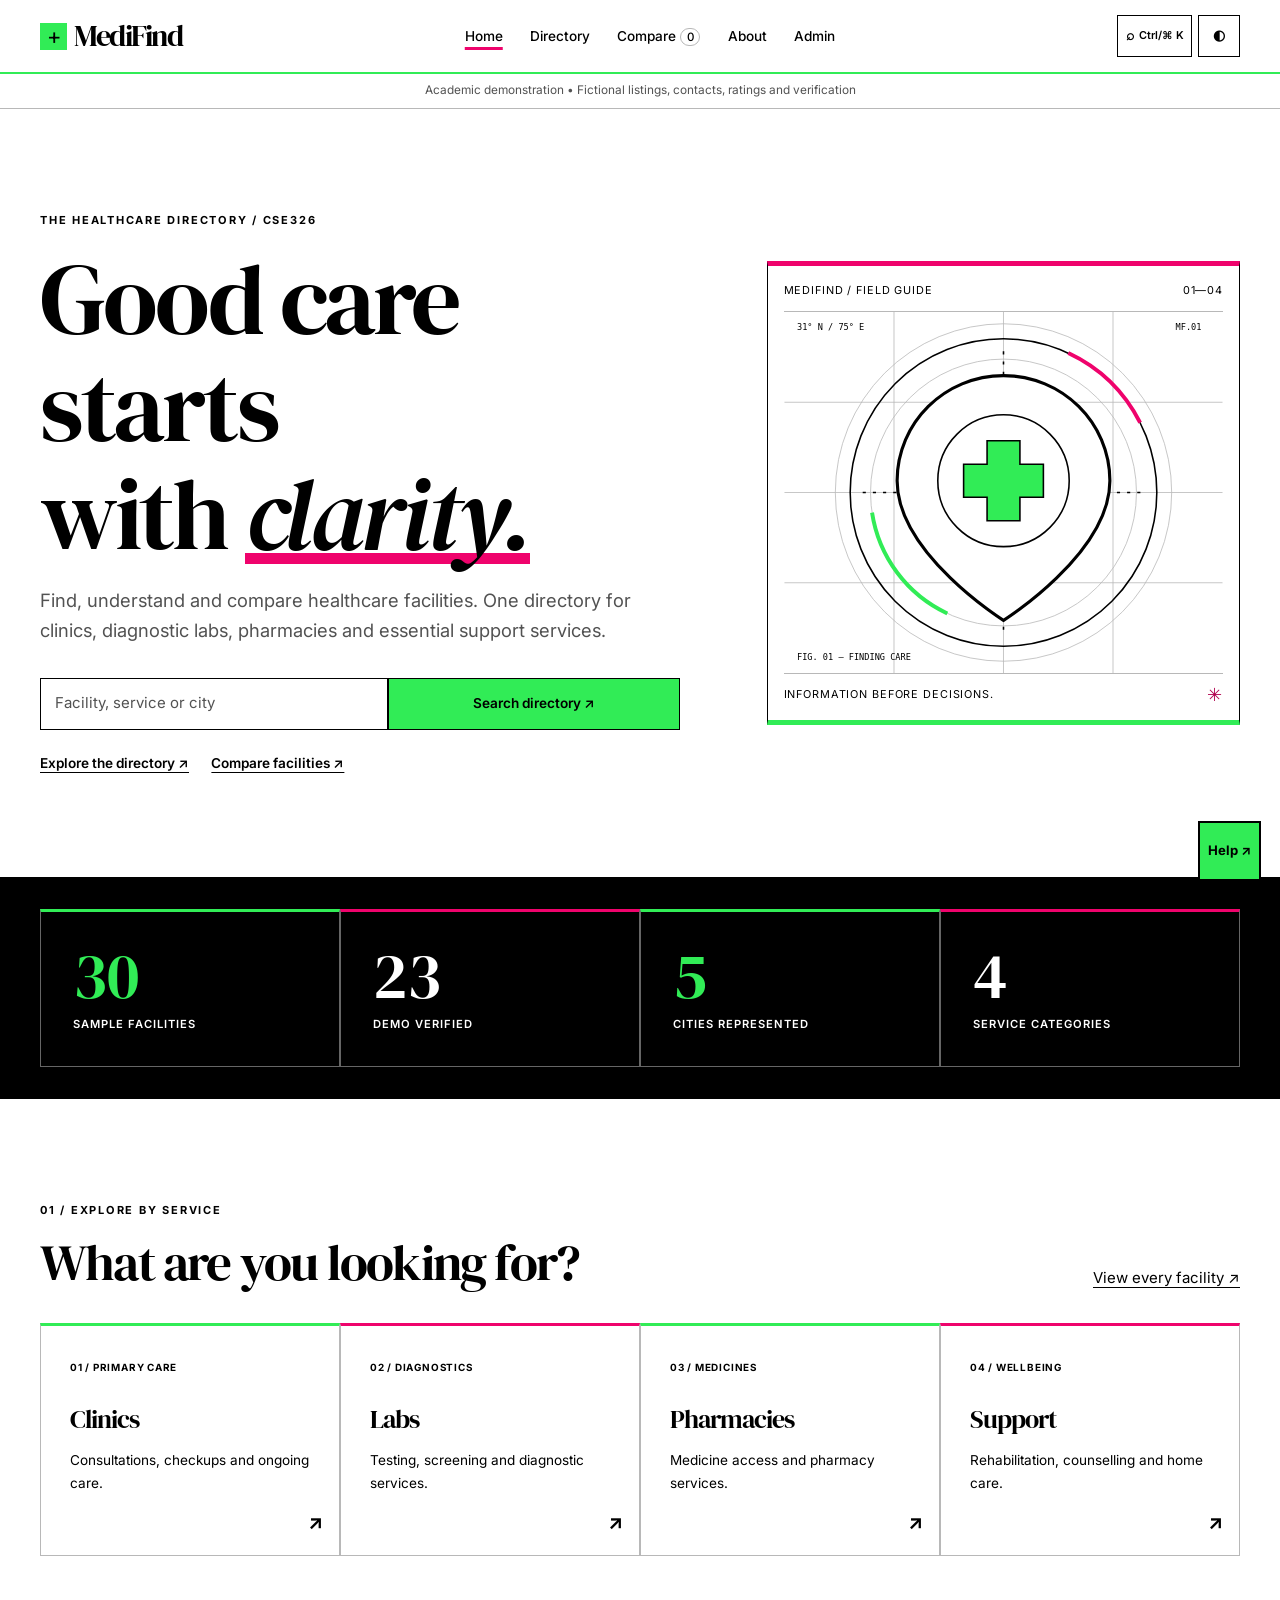
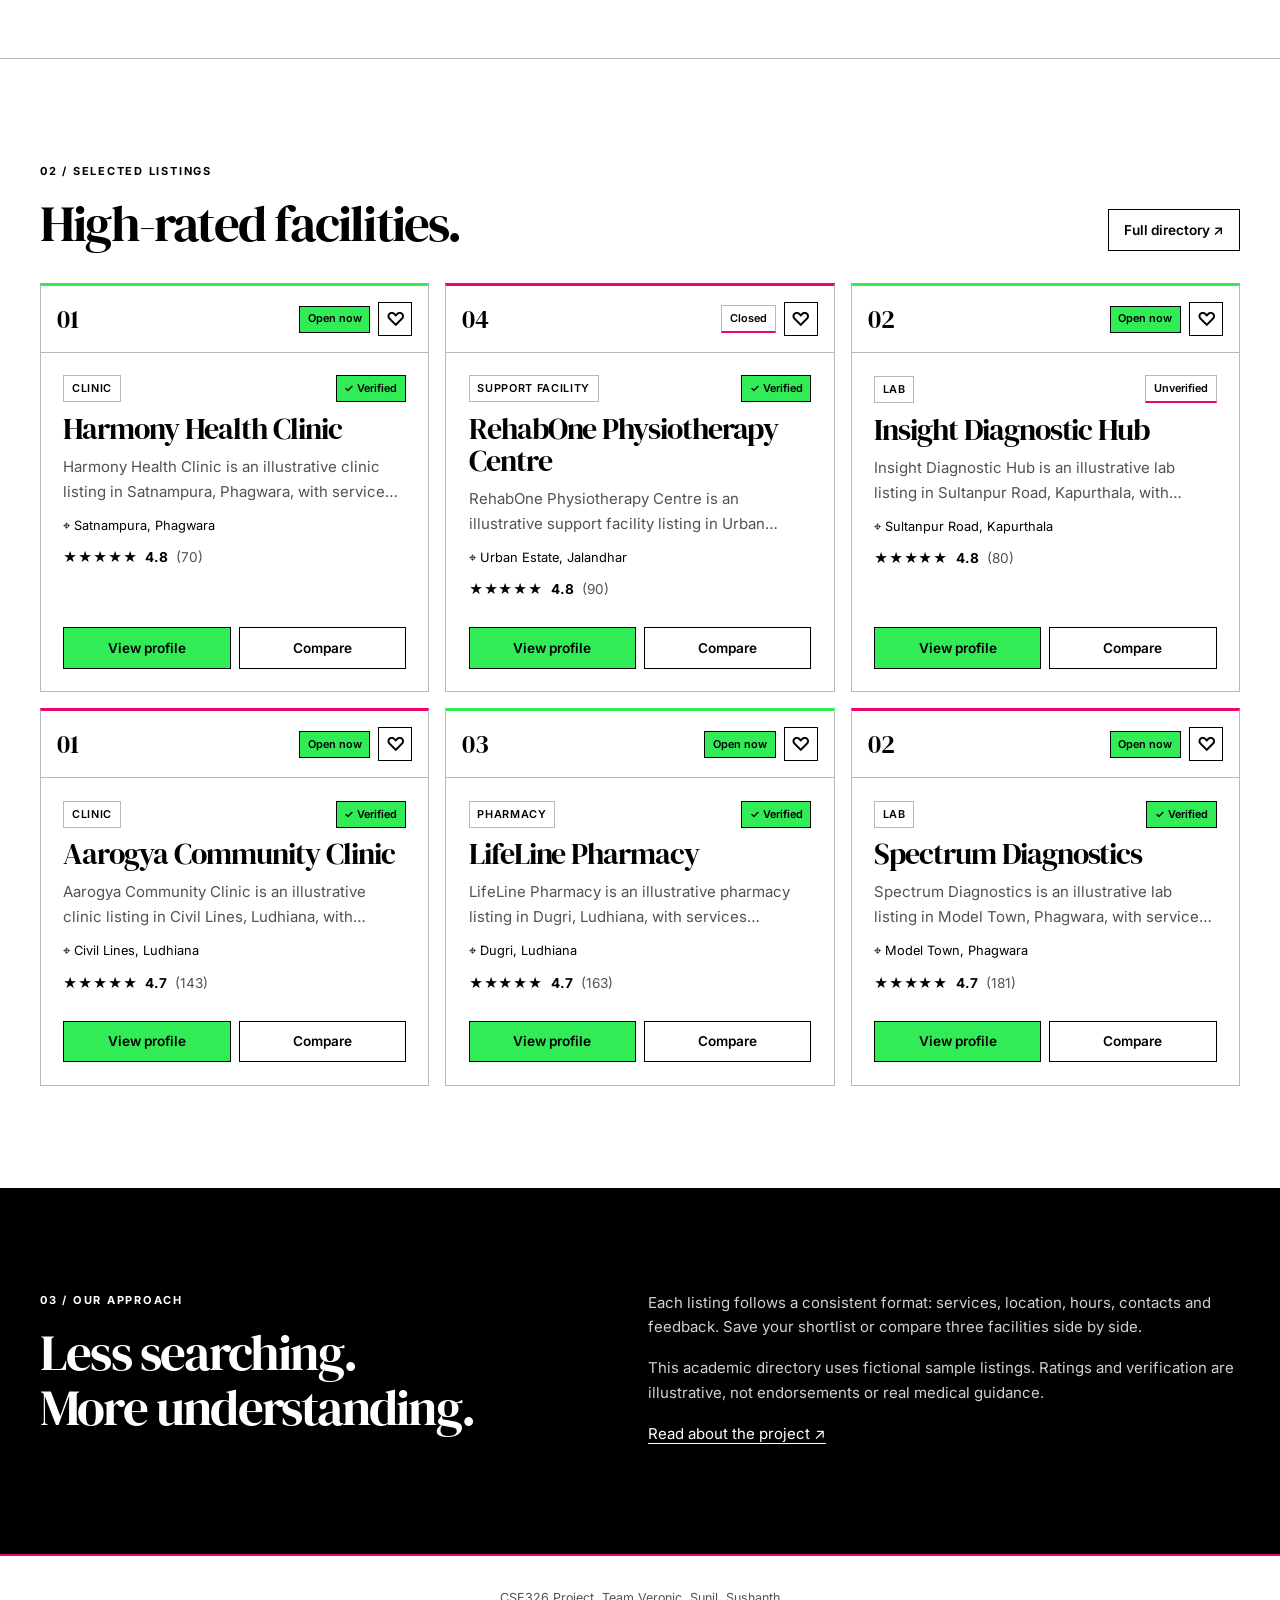
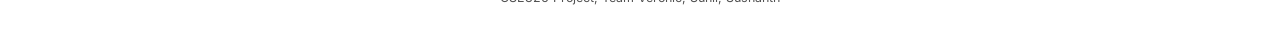
==== commit bae2dcb1: "Add team names, malachite and razzmatazz accents, and motion effects" ====
--- a/index.html
+++ b/index.html
@@ -25,7 +25,7 @@
         </div>
         <aside class="hero-visual reveal" aria-label="MediFind directory categories">
           <div class="visual-top"><span>MEDIFIND / FIELD GUIDE</span><span>01—04</span></div>
-          <img src="assets/guide.svg" alt="Abstract black and white line illustration of a medical cross within a location marker and concentric circles">
+          <img src="assets/guide.svg" alt="Abstract green, pink and black line illustration of a medical cross within a location marker and concentric circles">
           <div class="visual-bottom"><span>Information before decisions.</span><span>✳</span></div>
         </aside>
       </div>
--- a/css/style.css
+++ b/css/style.css
@@ -1,4 +1,4 @@
-/* Editorial monochrome theme, responsive layouts and shared interface components. */
+/* Editorial theme, responsive layouts and shared interface components. */
 @import url("https://fonts.googleapis.com/css2?family=DM+Serif+Display:ital@0;1&family=Inter:wght@400;500;600;700;800&display=swap");
 :root {
   color-scheme: light;
@@ -1258,3 +1258,145 @@
 .category-tile:focus-visible {
   outline-offset: -4px;
 }
+
+/* Signature palette: retain the editorial grid and add two high-energy accents. */
+:root {
+  --malachite: #31EC56;
+  --razzmatazz: #EF036C;
+  --accent-ink: #000000;
+  --accent-white: #FFFFFF;
+  --accent-pink-readable: #B0004D;
+  --accent-green-readable: #087527;
+  --accent-green-on-white: #087527;
+}
+:root[data-theme="dark"] {
+  --accent-pink-readable: #FF84B7;
+  --accent-green-readable: var(--malachite);
+}
+.brand-mark {
+  background: var(--malachite);
+  color: var(--accent-ink);
+  transition: transform .28s ease, background .28s ease;
+}
+.brand:hover .brand-mark { transform: rotate(90deg); background: var(--razzmatazz); }
+.site-header { border-bottom: 2px solid var(--malachite); }
+.nav-links a[aria-current=page] {
+  text-decoration-color: var(--razzmatazz);
+  text-decoration-thickness: 3px;
+}
+a:not(.btn):not(.icon-btn):hover { text-decoration-color: var(--razzmatazz); }
+.hero h1 em {
+  position: relative;
+  display: inline-block;
+  isolation: isolate;
+}
+.hero h1 em::after {
+  content: "";
+  position: absolute;
+  inset: auto 0 .05em;
+  height: .11em;
+  background: var(--razzmatazz);
+  z-index: -1;
+  transform-origin: left center;
+  animation: accent-draw .9s .15s cubic-bezier(.2,.7,.2,1) both;
+}
+@keyframes accent-draw { from { transform: scaleX(0); } to { transform: scaleX(1); } }
+.hero-visual {
+  border-top: 5px solid var(--razzmatazz);
+  border-bottom: 5px solid var(--malachite);
+  overflow: hidden;
+}
+[data-theme=dark] .hero-visual img {
+  filter: none;
+  background: var(--accent-white);
+}
+.hero-visual img {
+  animation: guide-enter .85s cubic-bezier(.2,.7,.2,1) both;
+  transition: transform .5s ease;
+}
+@keyframes guide-enter {
+  from { opacity: .4; transform: scale(.96); }
+  to { opacity: 1; transform: scale(1); }
+}
+.visual-bottom span:last-child {
+  display: inline-block;
+  color: var(--accent-pink-readable);
+  animation: gentle-spin 12s linear infinite;
+}
+@keyframes gentle-spin { to { transform: rotate(360deg); } }
+.btn-primary, .chat-launcher {
+  background: var(--malachite);
+  color: var(--accent-ink);
+  border-color: var(--accent-ink);
+  transition: background .22s ease, color .22s ease, translate .22s ease;
+}
+.btn-primary:hover:not(:disabled), .chat-launcher:hover {
+  background: var(--razzmatazz);
+  color: var(--accent-ink);
+  translate: 0 -2px;
+}
+.btn:active:not(:disabled), .icon-btn:active:not(:disabled) { translate: 0 1px; }
+.inverse-section .stat-card {
+  border-top: 3px solid var(--malachite);
+  transition: border-color .25s ease, translate .25s ease;
+}
+.inverse-section .stat-card:nth-child(even) { border-top-color: var(--razzmatazz); }
+:root:not([data-theme="dark"]) .inverse-section .stat-card:nth-child(odd) strong {
+  color: var(--malachite);
+}
+:root[data-theme="dark"] .inverse-section .stat-card:nth-child(odd) strong {
+  color: var(--accent-green-on-white);
+}
+.category-tile, .facility-card, .team-card {
+  --card-accent: var(--malachite);
+  border-top: 3px solid var(--card-accent);
+  transition: background .25s ease, color .25s ease, border-color .25s ease, translate .25s ease, box-shadow .25s ease;
+}
+.category-tile:nth-child(even), .facility-card:nth-child(even), .team-card:nth-child(even) {
+  --card-accent: var(--razzmatazz);
+}
+.category-tile b {
+  transition: transform .25s ease;
+}
+.category-tile:hover b { transform: translate(3px,-3px); }
+.team-card .avatar-placeholder {
+  display: grid;
+  place-items: center;
+  width: 76px;
+  height: 76px;
+  background: var(--card-accent);
+  color: var(--accent-ink);
+  border: 1px solid var(--accent-ink);
+  line-height: 1;
+}
+.team-card:hover .avatar-placeholder { animation: initial-pop .35s ease both; }
+@keyframes initial-pop { 0%,100% { transform: scale(1); } 50% { transform: scale(1.1); } }
+.status-badge.open, .verified-badge.verified, .compare-btn.active {
+  background: var(--malachite);
+  color: var(--accent-ink);
+  border-color: var(--accent-ink);
+}
+.favorite-btn.active {
+  background: var(--razzmatazz);
+  color: var(--accent-ink);
+  border-color: var(--accent-ink);
+}
+.status-badge.closed, .verified-badge.unverified { border-bottom: 2px solid var(--razzmatazz); }
+input[type=checkbox],input[type=radio],input[type=range] { accent-color: var(--razzmatazz); }
+.toast { border-left: 4px solid var(--malachite); }
+.site-footer { border-top: 2px solid var(--razzmatazz); }
+@media (hover:hover) and (pointer:fine) {
+  .category-tile:hover, .facility-card:hover, .team-card:hover {
+    translate: 0 -5px;
+    box-shadow: 0 5px 0 var(--card-accent);
+  }
+  .inverse-section .stat-card:hover { translate: 0 -3px; }
+}
+@media (prefers-reduced-motion: reduce) {
+  .hero h1 em::after, .hero-visual img, .visual-bottom span:last-child,
+  .team-card:hover .avatar-placeholder { animation: none !important; }
+  .category-tile:hover, .facility-card:hover, .team-card:hover,
+  .inverse-section .stat-card:hover, .btn-primary:hover, .chat-launcher:hover,
+  .btn:active, .icon-btn:active { translate: none; }
+  .brand:hover .brand-mark, .category-tile:hover b { transform: none; }
+}
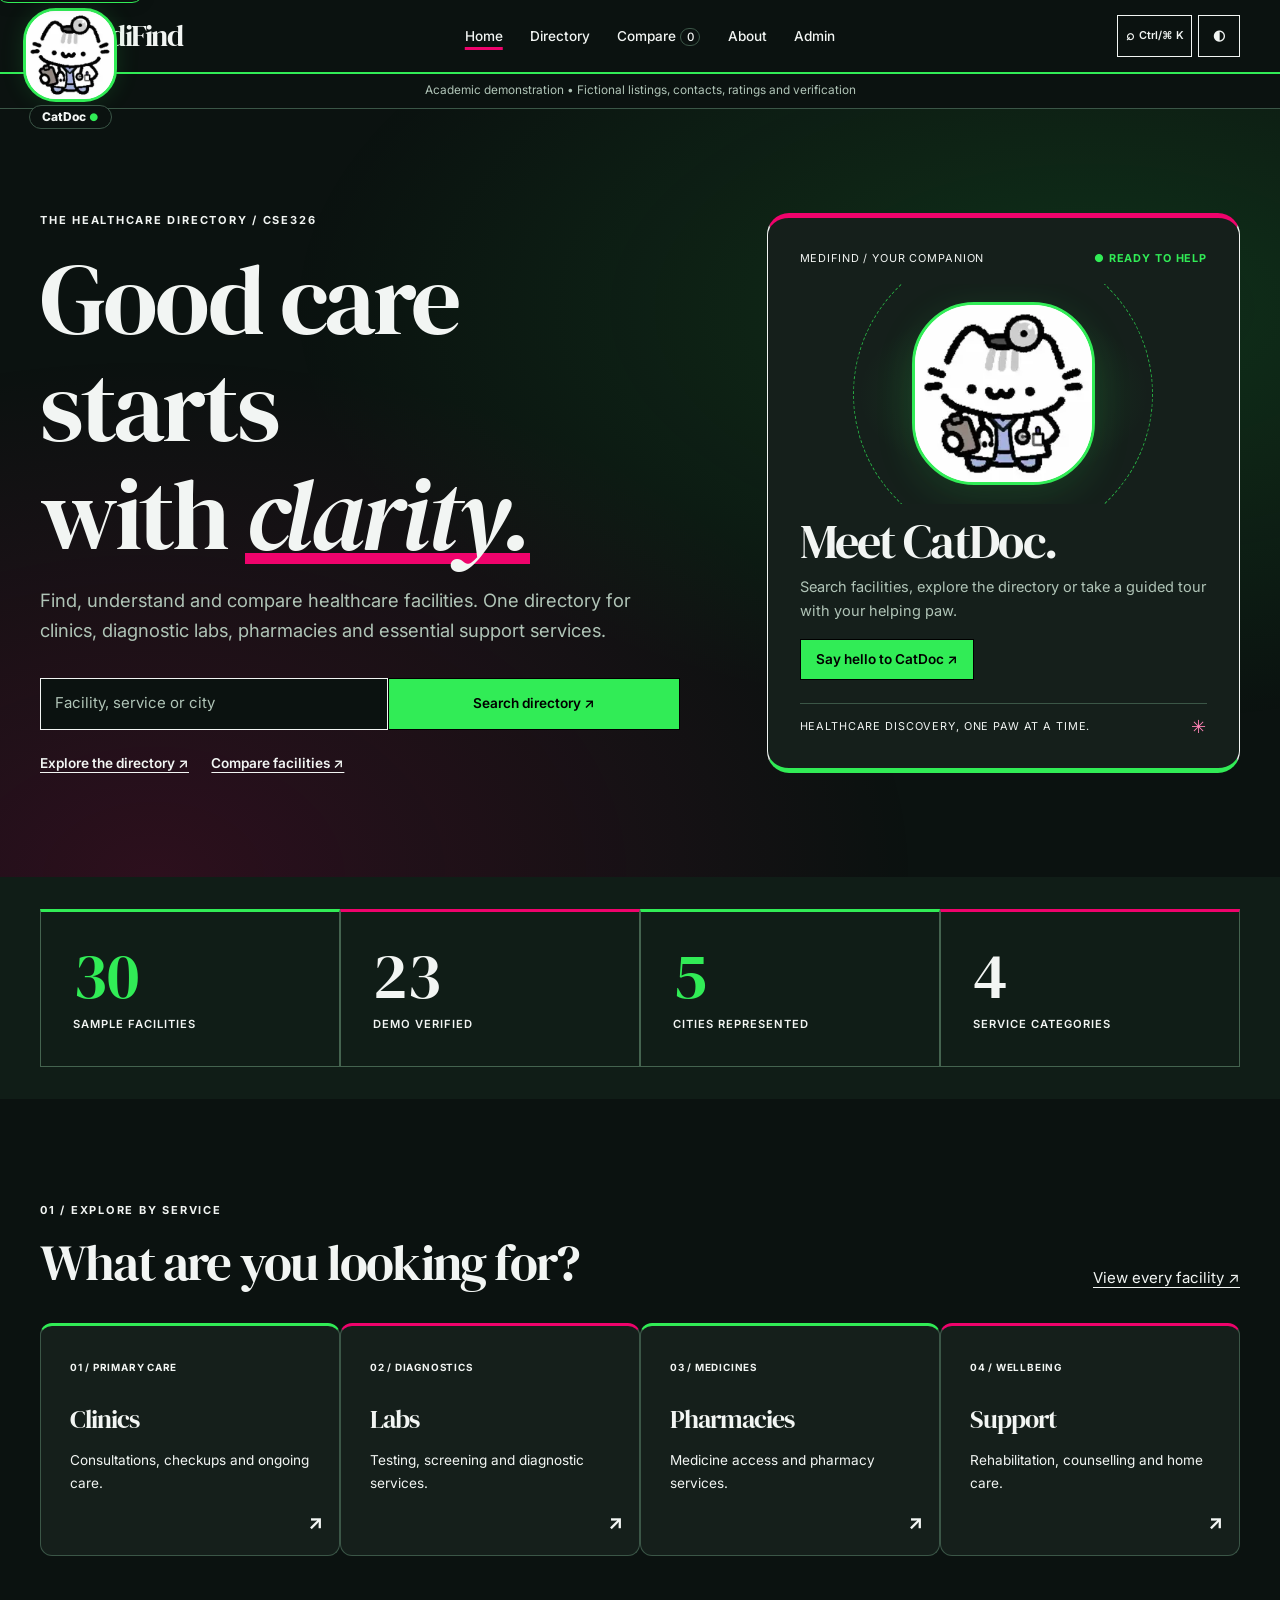
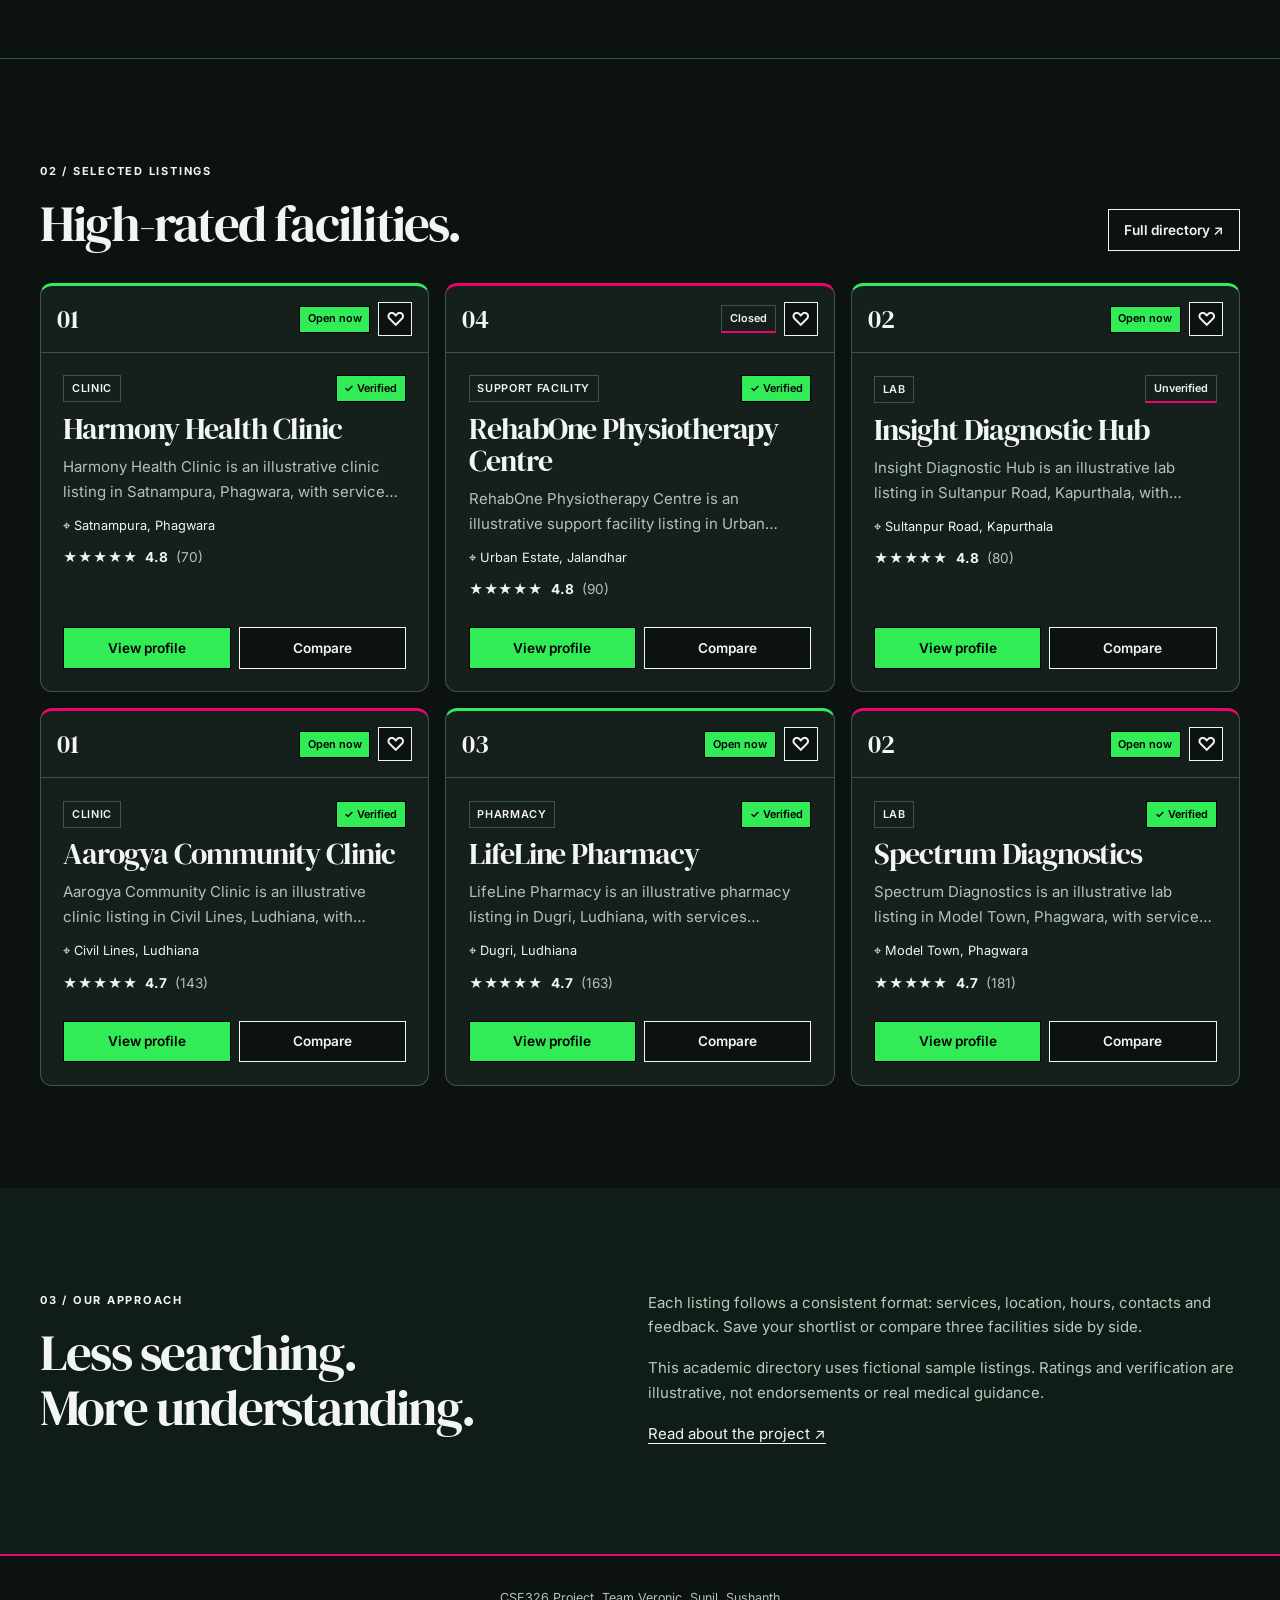
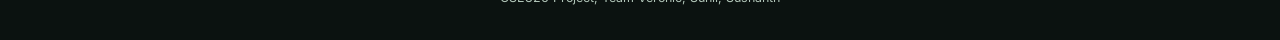
==== commit 4fc33114: "Introduce Midnight Emerald theme and interactive CatDoc guide" ====
--- a/index.html
+++ b/index.html
@@ -1,10 +1,10 @@
 <!DOCTYPE html>
-<html lang="en" data-base=".">
+<html lang="en" data-theme="dark" data-base=".">
 <head>
   <meta charset="UTF-8">
   <meta name="viewport" content="width=device-width, initial-scale=1.0">
   <meta name="description" content="Explore and compare healthcare resources with MediFind, a CSE326 demonstration directory.">
-  <meta name="theme-color" content="#ffffff">
+  <meta name="theme-color" content="#0B1210">
   <title>MediFind — A clearer way to find care</title>
   <link rel="stylesheet" href="css/style.css">
 </head>
@@ -23,10 +23,10 @@
           </form>
           <div class="hero-actions"><a href="pages/directory.html">Explore the directory ↗</a><a href="pages/compare.html">Compare facilities ↗</a></div>
         </div>
-        <aside class="hero-visual reveal" aria-label="MediFind directory categories">
-          <div class="visual-top"><span>MEDIFIND / FIELD GUIDE</span><span>01—04</span></div>
-          <img src="assets/guide.svg" alt="Abstract green, pink and black line illustration of a medical cross within a location marker and concentric circles">
-          <div class="visual-bottom"><span>Information before decisions.</span><span>✳</span></div>
+        <aside class="hero-visual catdoc-hero reveal" aria-label="Meet CatDoc">
+          <div class="visual-top"><span>MEDIFIND / YOUR COMPANION</span><span class="catdoc-online">● Ready to help</span></div>
+          <div class="catdoc-stage"><div class="catdoc-orbit" aria-hidden="true"></div><img src="assets/catdoc.webp" width="240" height="240" alt="CatDoc, a cute doctor cat holding a clipboard and wearing a stethoscope"></div><h2>Meet CatDoc.</h2><p>Search facilities, explore the directory or take a guided tour with your helping paw.</p><button class="btn btn-primary" type="button" data-catdoc-open>Say hello to CatDoc ↗</button>
+          <div class="visual-bottom"><span>Healthcare discovery, one paw at a time.</span><span>✳</span></div>
         </aside>
       </div>
     </section>
--- a/css/style.css
+++ b/css/style.css
@@ -1400,3 +1400,109 @@
   .btn:active, .icon-btn:active { translate: none; }
   .brand:hover .brand-mark, .category-tile:hover b { transform: none; }
 }
+
+/* Midnight Emerald palette and CatDoc: original uploaded mascot, interactive directory guide. */
+:root[data-theme="dark"] {
+  color-scheme: dark;
+  --bg: #0B1210;
+  --fg: #F2F5F3;
+  --muted: #B0C4B7;
+  --line: #3B5647;
+  --soft: #151F1B;
+  --inverse: #101D17;
+  --inverse-text: #F2F5F3;
+  --inverse-muted: #B9C9BF;
+  --inverse-line: #44634F;
+  --overlay: #0B1210CC;
+  --accent-green-readable: #31EC56;
+}
+:root:not([data-theme="dark"]) {
+  --bg: #EAF3EE;
+  --fg: #111C15;
+  --muted: #40594A;
+  --line: #A0B6A7;
+  --soft: #DCEAE1;
+  --inverse: #0B1210;
+  --inverse-text: #F2F5F3;
+  --inverse-muted: #B9C9BF;
+  --inverse-line: #44634F;
+}
+:root { --catdoc-green-glow: #31EC5624; --catdoc-pink-glow: #EF036C26; }
+:root[data-theme="dark"] .inverse-section .stat-card:nth-child(odd) strong { color: var(--malachite); }
+:root[data-theme="dark"] .category-tile:hover { background: #233A2C; color: var(--fg); }
+:root[data-theme="dark"] .facility-card:hover { --bg:#1E3227; --fg:#F2F5F3; --soft:#294335; --line:#507660; --muted:#C6D5CC; }
+:root[data-theme="dark"] .hero { background: radial-gradient(ellipse at 85% 26%,var(--catdoc-green-glow),transparent 52%), radial-gradient(ellipse at 12% 100%,var(--catdoc-pink-glow),transparent 48%); }
+:root:not([data-theme="dark"]) .hero { background: radial-gradient(ellipse at 85% 26%,var(--catdoc-green-glow),transparent 58%); }
+.site-header { backdrop-filter: blur(12px); }
+.category-tile,.facility-card,.team-card { border-radius:12px; }
+:root[data-theme="dark"] :is(.category-tile,.facility-card,.team-card,.panel) { background:var(--soft); }
+:root[data-theme="dark"] .facility-card:hover { background:var(--bg); }
+:root[data-theme="dark"] .category-tile:hover { background:#233A2C; }
+.btn-primary:hover:not(:disabled), .brand:hover .brand-mark { color: #000; }
+.catdoc-hero { position:relative; padding:clamp(1rem,3vw,2rem); border-radius:22px; background:var(--soft); }
+.catdoc-hero h2 { font-size:clamp(2rem,4vw,3rem); margin:.8rem 0 .4rem; }
+.catdoc-hero p { color:var(--muted); font-size:.91rem; margin-bottom:1rem; }
+.catdoc-hero .visual-bottom { margin-top:1.4rem; padding-top:.9rem; border-top:1px solid var(--line); }
+.catdoc-online { color:var(--accent-green-readable); font-weight:700; }
+.catdoc-stage { position:relative; display:grid; place-items:center; min-height:220px; margin-top:1rem; isolation:isolate; overflow:hidden; }
+.catdoc-stage::before { content:""; position:absolute; inset:10% 15%; background:radial-gradient(ellipse,var(--catdoc-green-glow),transparent 72%); z-index:-1; }
+.catdoc-orbit { position:absolute; width:min(92%,300px); aspect-ratio:1; border:1px dashed var(--malachite); border-radius:50%; opacity:.7; animation:catdoc-orbit 18s linear infinite; }
+.catdoc-orbit::before { content:"+"; position:absolute; top:0; left:50%; font-size:1.6rem; line-height:1; color:var(--razzmatazz); }
+@keyframes catdoc-orbit { to { transform:rotate(360deg); } }
+.catdoc-hero .catdoc-stage img { width:clamp(150px,45%,220px); border:3px solid var(--malachite); border-radius:34%; padding:0; margin:12px; background:#fff; animation:catdoc-breathe 3.6s ease-in-out infinite; box-shadow:0 10px 38px var(--catdoc-green-glow); }
+.catdoc-widget { position:fixed; width:124px; z-index:42; user-select:none; pointer-events:none; }
+.catdoc-character { display:grid; justify-items:center; width:100%; padding:0; border:0; background:transparent; color:var(--fg); cursor:grab; pointer-events:auto; touch-action:none; }
+.catdoc-character img { display:block; width:94px; height:94px; object-fit:contain; background:#fff; border:3px solid var(--malachite); border-radius:35%; box-shadow:0 0 23px var(--catdoc-green-glow); animation:catdoc-breathe 3.4s ease-in-out infinite; }
+.catdoc-character span { font-size:.75rem; font-weight:800; background:var(--bg); border:1px solid var(--line); border-radius:99px; padding:1px 12px; margin-top:3px; }
+.catdoc-character i { color:var(--accent-green-readable); font-style:normal; font-size:.65rem; }
+.catdoc-character:hover img { border-color:var(--razzmatazz); }
+.catdoc-bubble { position:absolute; bottom:100%; width:148px; left:50%; transform:translateX(-50%); margin-bottom:5px; font-size:.72rem; line-height:1.3; color:var(--fg); background:var(--bg); border:1px solid var(--malachite); border-radius:12px; text-align:center; padding:7px 8px; box-shadow:0 2px 14px #0002; pointer-events:none; }
+.catdoc-widget.is-open .catdoc-bubble,.catdoc-widget.dragging .catdoc-bubble,.catdoc-widget.walking .catdoc-bubble { display:none; }
+.catdoc-widget.dragging .catdoc-character { cursor:grabbing; }
+.catdoc-widget.dragging img { animation:none; }
+.catdoc-widget.walking { transition:left .8s ease-in-out,top .8s ease-in-out; }
+.catdoc-widget.walking img { animation:catdoc-step .22s alternate infinite ease-in-out; }
+.catdoc-widget.sleepy img { animation-duration:6s; opacity:.82; }
+.catdoc-character.cheer img { animation:catdoc-cheer .46s ease-in-out; }
+@keyframes catdoc-breathe { 0%,100% { transform:translateY(0) scale(1); } 50% { transform:translateY(-5px) scale(1.025); } }
+@keyframes catdoc-step { from { transform:translateY(0) rotate(-5deg); } to { transform:translateY(-8px) rotate(5deg); } }
+@keyframes catdoc-cheer { 0%,100% { transform:scale(1); } 45% { transform:translateY(-10px) scale(1.08) rotate(-5deg); } }
+.catdoc-panel { position:fixed; right:max(12px,env(safe-area-inset-right)); bottom:max(12px,env(safe-area-inset-bottom)); z-index:55; width:min(390px,calc(100vw - 24px)); max-height:calc(100dvh - 24px); overflow:auto; display:grid; gap:0; border:1px solid var(--malachite); border-radius:18px; background:var(--bg); color:var(--fg); box-shadow:0 8px 40px #0008,0 0 18px var(--catdoc-green-glow); animation:catdoc-panel-in .22s ease-out both; }
+@keyframes catdoc-panel-in { from { opacity:0; transform:translateY(12px); } to { opacity:1; transform:translateY(0); } }
+.catdoc-head { padding:12px; display:flex; align-items:center; gap:10px; background:var(--soft); border-bottom:1px solid var(--line); }
+.catdoc-head img { width:46px; height:46px; border-radius:14px; border:1px solid var(--malachite); background:#fff; }
+.catdoc-head div { flex:1; }
+.catdoc-head strong,.catdoc-head small { display:block; }
+.catdoc-head small { color:var(--muted); font-size:.72rem; }
+.catdoc-head .icon-btn { border-radius:10px; }
+.catdoc-tools,.catdoc-queries { padding:8px 12px; display:flex; gap:6px; flex-wrap:wrap; }
+.catdoc-tools { border-bottom:1px solid var(--line); }
+.catdoc-tools button,.catdoc-queries button { border:1px solid var(--line); color:var(--fg); background:var(--soft); border-radius:99px; font-size:.71rem; line-height:1.3; padding:7px 10px; }
+.catdoc-tools button:hover,.catdoc-queries button:hover { color:#000; background:var(--malachite); border-color:var(--malachite); }
+.catdoc-log { height:clamp(104px,25vh,220px); display:flex; flex-direction:column; gap:8px; overflow:auto; padding:12px; }
+.catdoc-message { font-size:.83rem; line-height:1.5; padding:9px 11px; border-radius:10px; max-width:95%; overflow-wrap:anywhere; }
+.catdoc-message.bot { background:var(--soft); border:1px solid var(--line); align-self:flex-start; }
+.catdoc-message.bot a { color:var(--accent-green-readable); }
+.catdoc-message.user { background:var(--malachite); color:#000; align-self:flex-end; }
+.catdoc-form { display:flex; padding:8px 12px; gap:6px; }
+.catdoc-form input { flex:1; border-radius:8px; font-size:16px; }
+.catdoc-form .btn { border-radius:8px; min-width:45px; }
+.catdoc-disclaimer { margin:0; padding:0 12px 10px; font-size:.68rem; color:var(--muted); }
+.catdoc-tour { display:grid; gap:6px; margin:9px 12px 0; padding:10px; border:1px solid var(--malachite); border-radius:10px; background:var(--soft); }
+.catdoc-tour small { font-size:.68rem; letter-spacing:.1em; font-weight:700; color:var(--accent-green-readable); }
+.catdoc-tour p { font-size:.8rem; margin:0; }
+.catdoc-tour>div { display:flex; justify-content:space-between; gap:6px; }
+.catdoc-tour .btn { font-size:.75rem; padding:5px 10px; }
+.catdoc-highlight { outline:3px solid var(--malachite) !important; outline-offset:5px; box-shadow:0 0 0 6px var(--catdoc-green-glow); }
+.catdoc-panel:has(.catdoc-tour:not([hidden])) .catdoc-log { height:100px; }
+@media(max-width:600px) {
+  .catdoc-widget { width:100px; }
+  .catdoc-character img { width:76px; height:76px; }
+  .catdoc-bubble { width:110px; font-size:.65rem; }
+  .catdoc-panel { max-height:calc(100dvh - 20px); }
+  .catdoc-panel:has(.catdoc-tour:not([hidden])) .catdoc-log { height:75px; }
+}
+@media(prefers-reduced-motion:reduce) {
+  .catdoc-orbit,.catdoc-hero .catdoc-stage img,.catdoc-character img,.catdoc-panel { animation:none !important; }
+  .catdoc-widget.walking { transition:none !important; }
+}
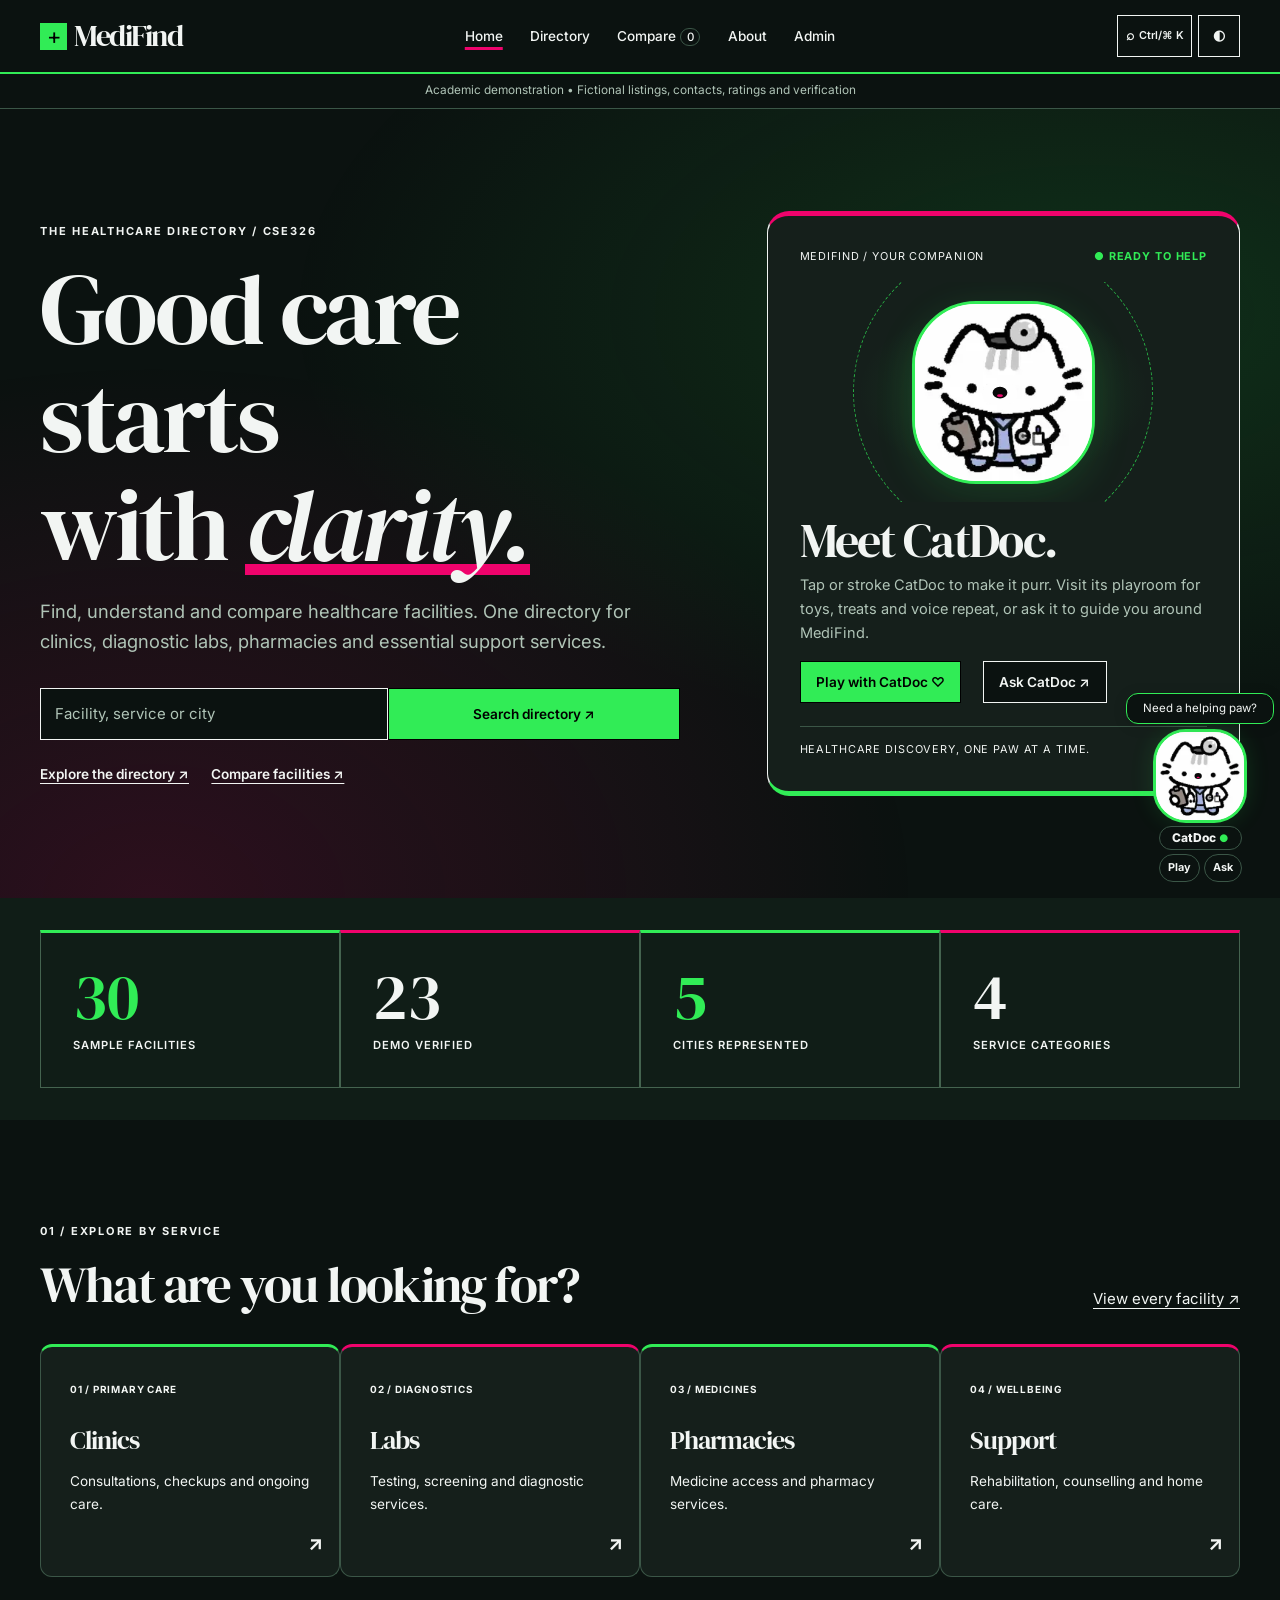
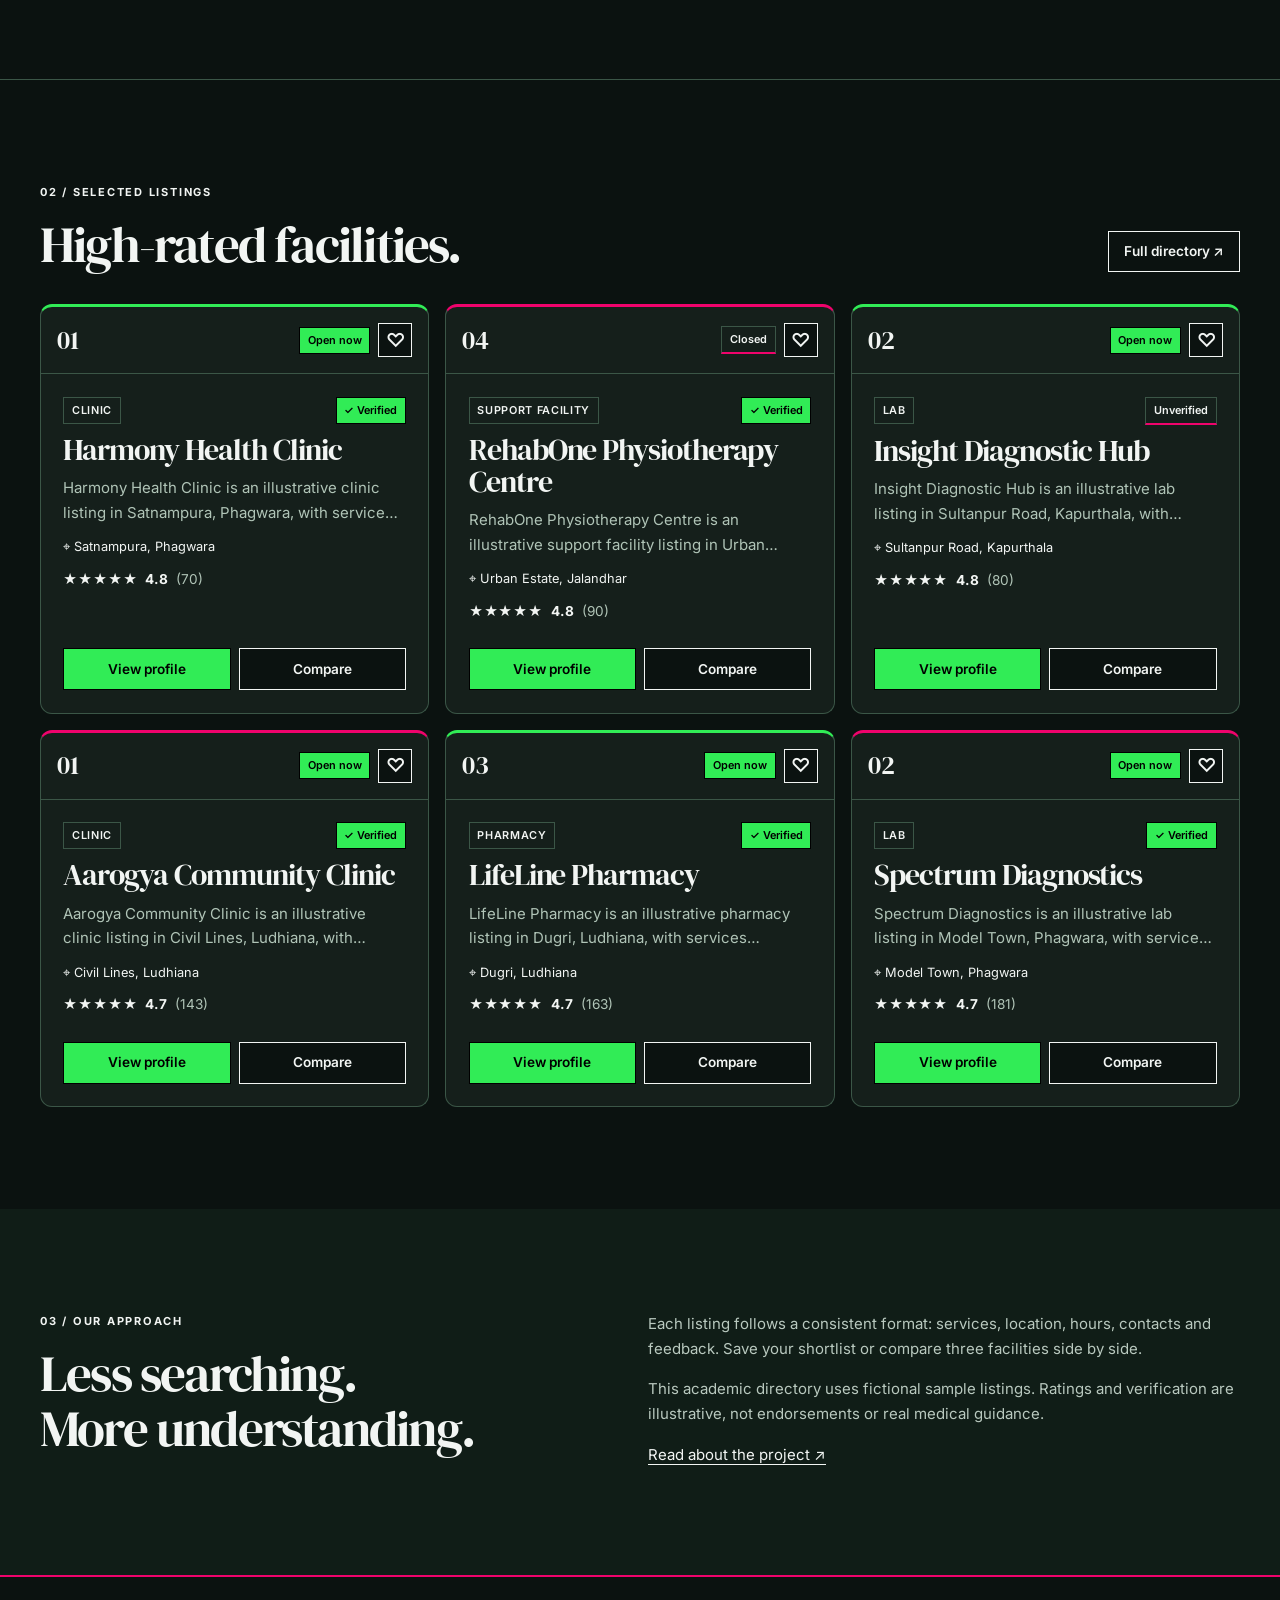
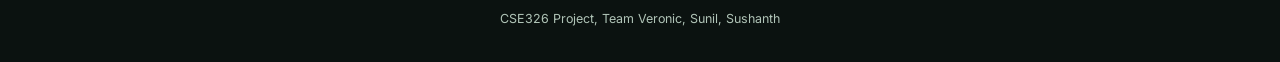
==== commit f96d7610: "Add tactile CatDoc virtual pet, toys, care and local voice repeat" ====
--- a/index.html
+++ b/index.html
@@ -25,7 +25,7 @@
         </div>
         <aside class="hero-visual catdoc-hero reveal" aria-label="Meet CatDoc">
           <div class="visual-top"><span>MEDIFIND / YOUR COMPANION</span><span class="catdoc-online">● Ready to help</span></div>
-          <div class="catdoc-stage"><div class="catdoc-orbit" aria-hidden="true"></div><img src="assets/catdoc.webp" width="240" height="240" alt="CatDoc, a cute doctor cat holding a clipboard and wearing a stethoscope"></div><h2>Meet CatDoc.</h2><p>Search facilities, explore the directory or take a guided tour with your helping paw.</p><button class="btn btn-primary" type="button" data-catdoc-open>Say hello to CatDoc ↗</button>
+          <div class="catdoc-stage"><div class="catdoc-orbit" aria-hidden="true"></div><img src="assets/catdoc.webp" width="240" height="240" alt="CatDoc, a cute doctor cat holding a clipboard and wearing a stethoscope"></div><h2>Meet CatDoc.</h2><p>Tap or stroke CatDoc to make it purr. Visit its playroom for toys, treats and voice repeat, or ask it to guide you around MediFind.</p><div class="hero-actions"><button class="btn btn-primary" type="button" data-pet-open>Play with CatDoc ♡</button><button class="btn" type="button" data-catdoc-open>Ask CatDoc ↗</button></div>
           <div class="visual-bottom"><span>Healthcare discovery, one paw at a time.</span><span>✳</span></div>
         </aside>
       </div>
--- a/css/style.css
+++ b/css/style.css
@@ -1506,3 +1506,93 @@
   .catdoc-orbit,.catdoc-hero .catdoc-stage img,.catdoc-character img,.catdoc-panel { animation:none !important; }
   .catdoc-widget.walking { transition:none !important; }
 }
+
+/* CatDoc animation rig. The original WebP stays unchanged; only the face,
+   expressive overlays and body motion are animated. */
+.catdoc-art { display:block; aspect-ratio:1; overflow:hidden; background:#fefefe; border-radius:35%; border:3px solid var(--malachite); transform-origin:50% 85%; }
+.catdoc-hero .catdoc-stage .catdoc-art {
+  width:clamp(150px,45%,220px); height:auto; margin:12px;
+  box-shadow:0 10px 38px var(--catdoc-green-glow);
+  animation:catdoc-breathe 3.6s ease-in-out infinite;
+}
+.catdoc-character .catdoc-art {
+  width:94px; height:94px; box-shadow:0 0 23px var(--catdoc-green-glow);
+  animation:catdoc-breathe 3.4s ease-in-out infinite;
+}
+.catdoc-character:hover .catdoc-art { border-color:var(--razzmatazz); }
+.catdoc-head .catdoc-art { width:46px; height:46px; flex:none; border-width:1px; border-radius:14px; }
+.catdoc-lids { opacity:0; animation:catdoc-blink 5.3s steps(1,end) infinite; }
+.catdoc-head .catdoc-lids { animation-delay:.5s; }
+.catdoc-character .catdoc-lids { animation-delay:1s; }
+@keyframes catdoc-blink { 0%,43%,48%,86%,90%,100% {opacity:0;} 44%,87% {opacity:1;} }
+.catdoc-mouth,.catdoc-joy,.catdoc-zzz { opacity:0; }
+:root.catdoc-talking .catdoc-mouth { opacity:1; }
+:root.catdoc-talking .catdoc-mouth-shape,:root.catdoc-talking .catdoc-tongue { transform-box:fill-box;transform-origin:center;animation:catdoc-lips .22s ease-in-out infinite alternate; }
+@keyframes catdoc-lips { from {transform:scaleY(.22) scaleX(.8);} to {transform:scaleY(1) scaleX(1.05);} }
+:root.catdoc-napping .catdoc-lids { opacity:1;animation:none; }
+:root.catdoc-napping .catdoc-mouth {opacity:0;}
+:root.catdoc-napping .catdoc-zzz { opacity:1;animation:catdoc-dream 2.1s ease-in-out infinite; }
+@keyframes catdoc-dream { 0%,100% {opacity:.5;transform:translateY(0);} 50% {opacity:1;transform:translateY(-4px);} }
+.catdoc-widget.sleepy .catdoc-art { animation-duration:6s; }
+.catdoc-widget.dragging .catdoc-art { animation:none; }
+.catdoc-widget.walking { transition:left 1.35s ease-in-out,top 1.35s ease-in-out; }
+.catdoc-widget.walking .catdoc-art { animation:catdoc-walk-cycle .24s linear infinite; }
+@keyframes catdoc-walk-cycle { 0%,100% {transform:translateY(0) rotate(-5deg);} 25%,75% {transform:translateY(-7px) scale(1.025,.98);} 50% {transform:translateY(0) rotate(5deg);} }
+:root.catdoc-celebrating .catdoc-art { animation:catdoc-celebrate .9s ease-in-out; }
+:root.catdoc-celebrating .catdoc-joy { animation:catdoc-hearts 1.1s ease-out both; }
+@keyframes catdoc-celebrate { 0%,100% {transform:translateY(0) rotate(0);} 20% {transform:translateY(-12px) rotate(-9deg);} 40% {transform:translateY(0) rotate(7deg);} 60% {transform:translateY(-9px) rotate(-5deg);} 80% {transform:translateY(-3px) rotate(5deg);} }
+@keyframes catdoc-hearts { 0%,100% {opacity:0;transform:translateY(6px);} 25%,75% {opacity:1;transform:translateY(-2px);} }
+@media(max-width:600px) { .catdoc-character .catdoc-art {width:76px;height:76px;} }
+@media(prefers-reduced-motion:reduce) {
+  .catdoc-art,.catdoc-art * {animation:none !important;transition:none !important;}
+  .catdoc-widget.walking {transition:none !important;}
+  :root.catdoc-talking .catdoc-mouth {opacity:0;}
+  :root.catdoc-celebrating .catdoc-joy {opacity:1;}
+}
+
+/* Accessible virtual-pet playground and tactile reactions. */
+.catdoc-mini-actions {display:flex;justify-content:center;gap:4px;pointer-events:auto;margin-top:4px;}
+.catdoc-mini-actions button {padding:4px 8px;border:1px solid var(--line);border-radius:99px;background:var(--bg);color:var(--fg);font-size:.68rem;font-weight:700;}
+.catdoc-mini-actions button:hover {background:var(--malachite);color:#000;}
+.pet-hero-touch {position:relative;display:grid;place-items:center;background:none;border:0;padding:0;width:100%;touch-action:none;cursor:grab;}
+.catdoc-hero .catdoc-stage .pet-hero-touch .catdoc-art {width:clamp(150px,45%,220px);}
+.pet-hero-touch:active,.pet-character:active {cursor:grabbing;}
+.pet-room {width:min(550px,calc(100vw - 24px));max-height:calc(100dvh - 24px);padding:18px;border:1px solid var(--malachite);border-radius:24px;background:var(--bg);color:var(--fg);box-shadow:0 20px 80px #0009;overflow:auto;}
+.pet-room::backdrop {background:var(--overlay);backdrop-filter:blur(8px);}
+.pet-room-top {display:flex;align-items:center;justify-content:space-between;gap:10px;}
+.pet-room-top h2 {font-size:clamp(1.55rem,5vw,2.35rem);margin:3px 0 10px;}
+.pet-room-top small {font-size:.65rem;letter-spacing:.12em;color:var(--accent-green-readable);font-weight:700;}
+.pet-room-top .icon-btn {border-radius:50%;}
+.pet-meters {display:grid;grid-template-columns:repeat(2,minmax(0,1fr));gap:12px;margin-bottom:12px;}
+.pet-meters label {display:grid;grid-template-columns:1fr auto;align-items:center;font-size:.76rem;gap:4px;}
+.pet-meters progress {grid-column:1/-1;width:100%;height:8px;appearance:none;border:0;border-radius:8px;overflow:hidden;background:var(--line);}
+.pet-meters progress::-webkit-progress-bar {background:var(--line);}
+.pet-meters progress::-webkit-progress-value {background:var(--malachite);}
+.pet-meters label:first-child progress::-webkit-progress-value {background:var(--razzmatazz);}
+.pet-meters progress::-moz-progress-bar {background:var(--malachite);}
+.pet-stage {position:relative;isolation:isolate;display:grid;place-items:center;min-height:clamp(190px,42vh,340px);overflow:hidden;border:1px solid var(--line);border-radius:18px;background:radial-gradient(ellipse at center,var(--catdoc-green-glow),transparent 70%),var(--soft);}
+.pet-floor {position:absolute;inset:auto 0 0;height:27%;background:linear-gradient(0deg,var(--catdoc-pink-glow),transparent);border-top:1px dashed var(--line);z-index:-1;}
+.pet-character {display:grid;place-items:center;width:min(72%,250px);aspect-ratio:1;border:0;padding:0;background:none;touch-action:none;cursor:grab;}
+.pet-character .catdoc-art {width:100%;height:auto;animation:catdoc-breathe 3s ease-in-out infinite;box-shadow:0 8px 36px var(--catdoc-green-glow);}
+.pet-status {position:absolute;bottom:8px;left:8px;right:8px;text-align:center;padding:6px 10px;border-radius:99px;background:var(--bg);color:var(--fg);font-size:.8rem;font-weight:600;pointer-events:none;}
+.pet-ball {position:absolute;left:8px;top:8px;width:45px;height:45px;border:2px solid var(--fg);border-radius:50%;background:var(--razzmatazz);color:var(--malachite);font-size:1.7rem;line-height:1;z-index:3;box-shadow:0 3px 10px #0004;}
+.pet-hint,.pet-privacy,.pet-totals {font-size:.72rem;color:var(--muted);margin:8px 0;max-width:none;}
+.pet-actions {display:grid;grid-template-columns:repeat(4,minmax(0,1fr));gap:7px;}
+.pet-actions button {min-height:43px;border:1px solid var(--line);border-radius:10px;background:var(--soft);color:var(--fg);font-size:.75rem;font-weight:650;padding:6px 3px;overflow-wrap:anywhere;}
+.pet-actions button:hover,.pet-actions button[aria-pressed=true] {background:var(--malachite);color:#000;}
+.pet-particle {position:fixed;pointer-events:none;z-index:110;line-height:1;color:var(--razzmatazz);font-size:1.4rem;animation:pet-float .8s ease-out both;}
+.pet-particle.in-room {position:absolute;}
+@keyframes pet-float {from {opacity:1;transform:translate(-50%,-50%) scale(.65);} to {opacity:0;transform:translate(calc(-50% + var(--pet-drift)),-65px) scale(1.2);}}
+:root.pet-purring .catdoc-art {animation:pet-purr .6s ease-in-out 2;}
+:root.pet-purring .catdoc-lids {opacity:1;animation:none;}
+:root.pet-purring .catdoc-joy {opacity:1;}
+@keyframes pet-purr {0%,100%{transform:scale(1) rotate(0);}50%{transform:scale(1.035,.98) rotate(3deg);}}
+:root.pet-tickled .catdoc-art {animation:pet-giggle .18s ease-in-out 4 alternate;}
+:root.pet-tickled .catdoc-lids {opacity:1;animation:none;}
+:root.pet-tickled .catdoc-mouth {opacity:1;}
+@keyframes pet-giggle {from{transform:translateY(-3px) rotate(-6deg);}to{transform:translateY(0) rotate(6deg);}}
+:root.pet-fed .catdoc-art {animation:catdoc-celebrate .75s ease-in-out;}
+:root.pet-fed .catdoc-mouth {opacity:1;}
+:root.pet-fed .catdoc-mouth-shape {transform-box:fill-box;transform-origin:center;animation:catdoc-lips .22s alternate 4;}
+@media(max-width:420px){.pet-room{padding:12px;}.pet-actions{grid-template-columns:repeat(2,minmax(0,1fr));}.pet-character{width:min(60%,210px);}}
+@media(prefers-reduced-motion:reduce){.pet-particle{display:none;}.pet-room .catdoc-art,.pet-hero-touch .catdoc-art{animation:none!important;}}
